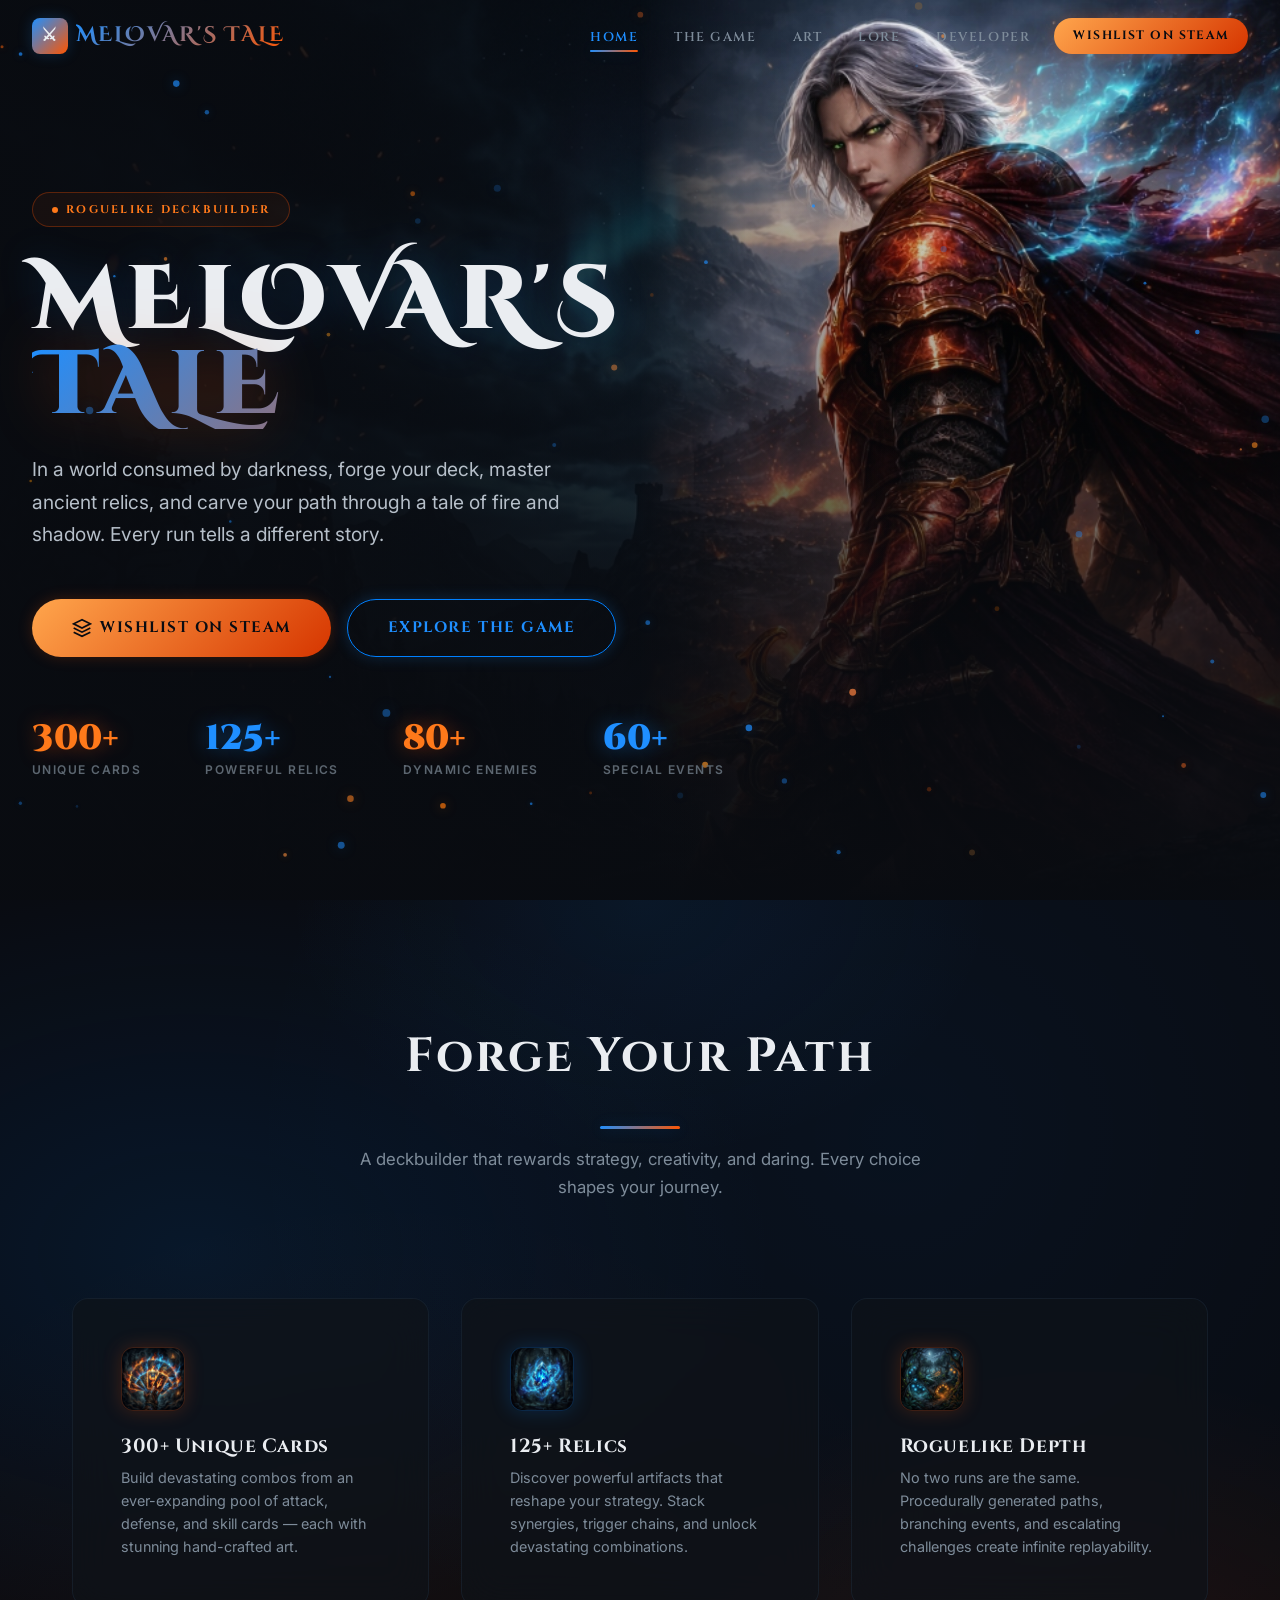
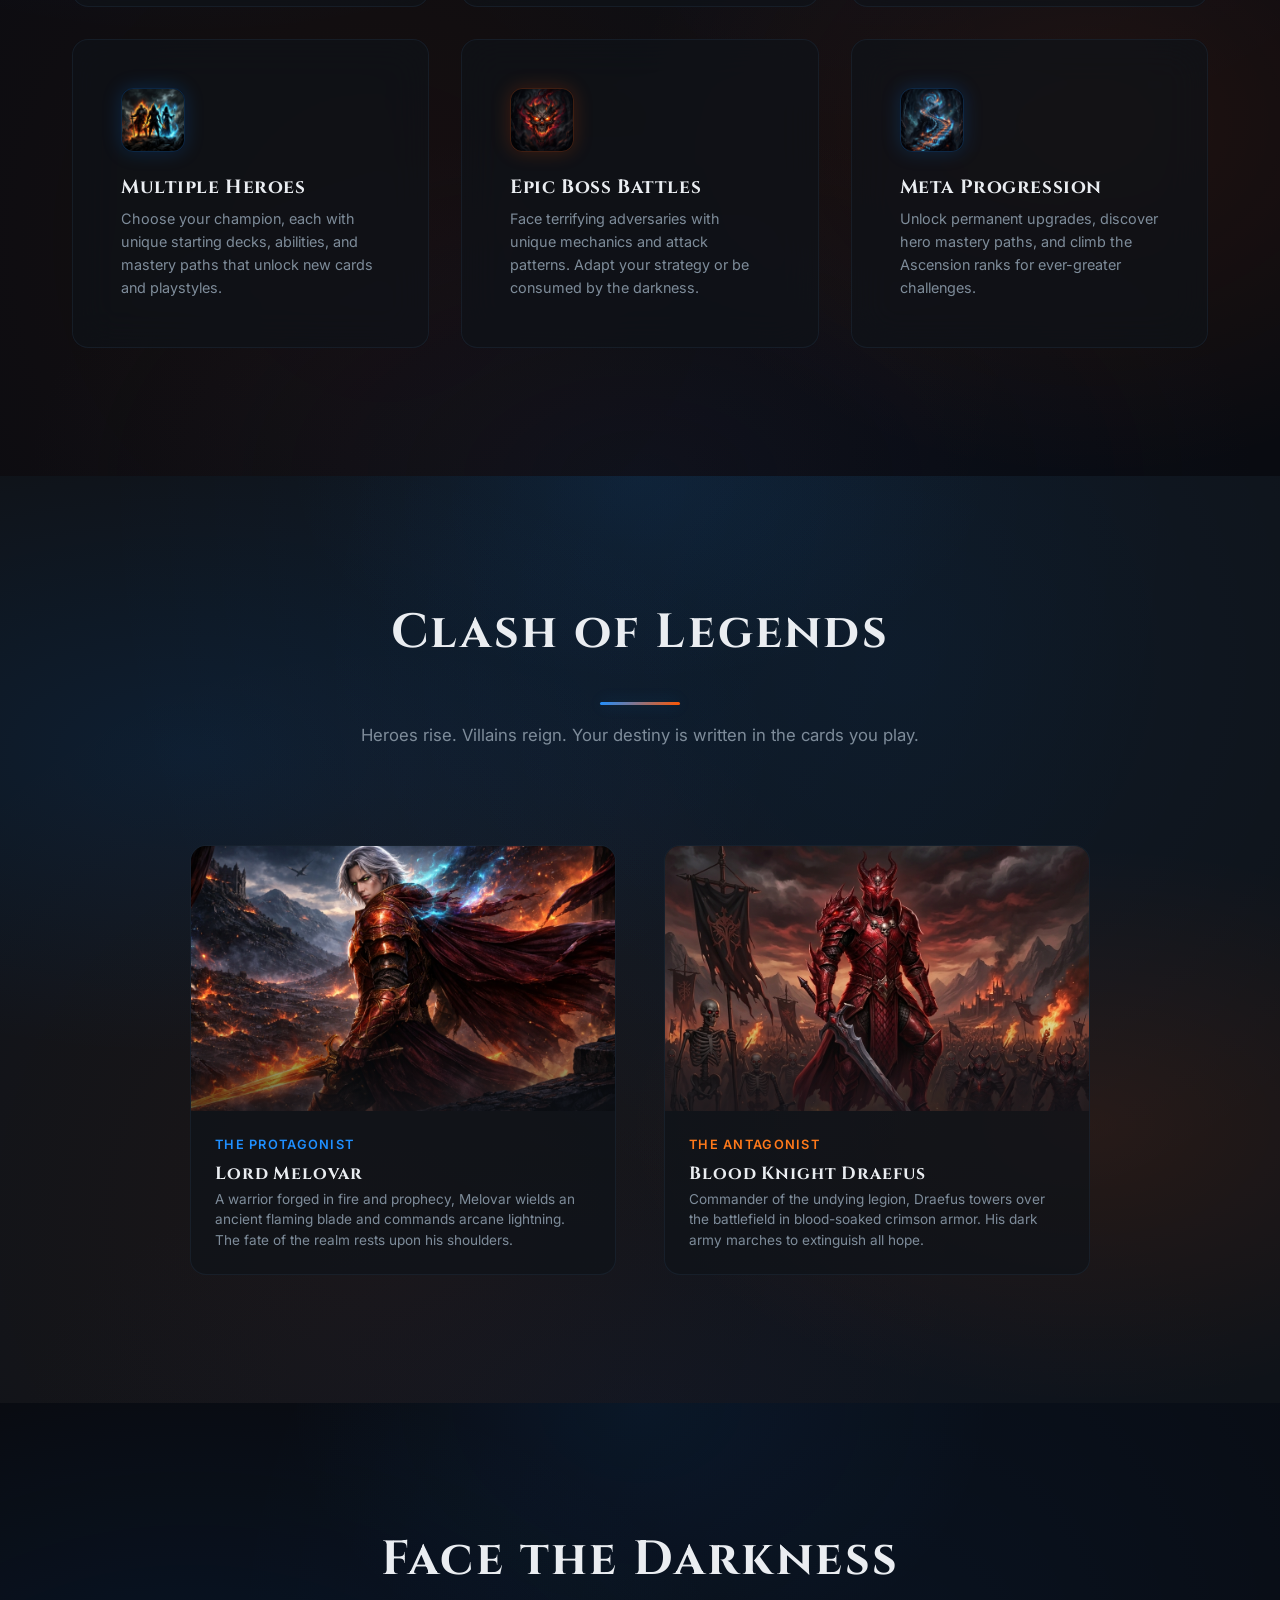
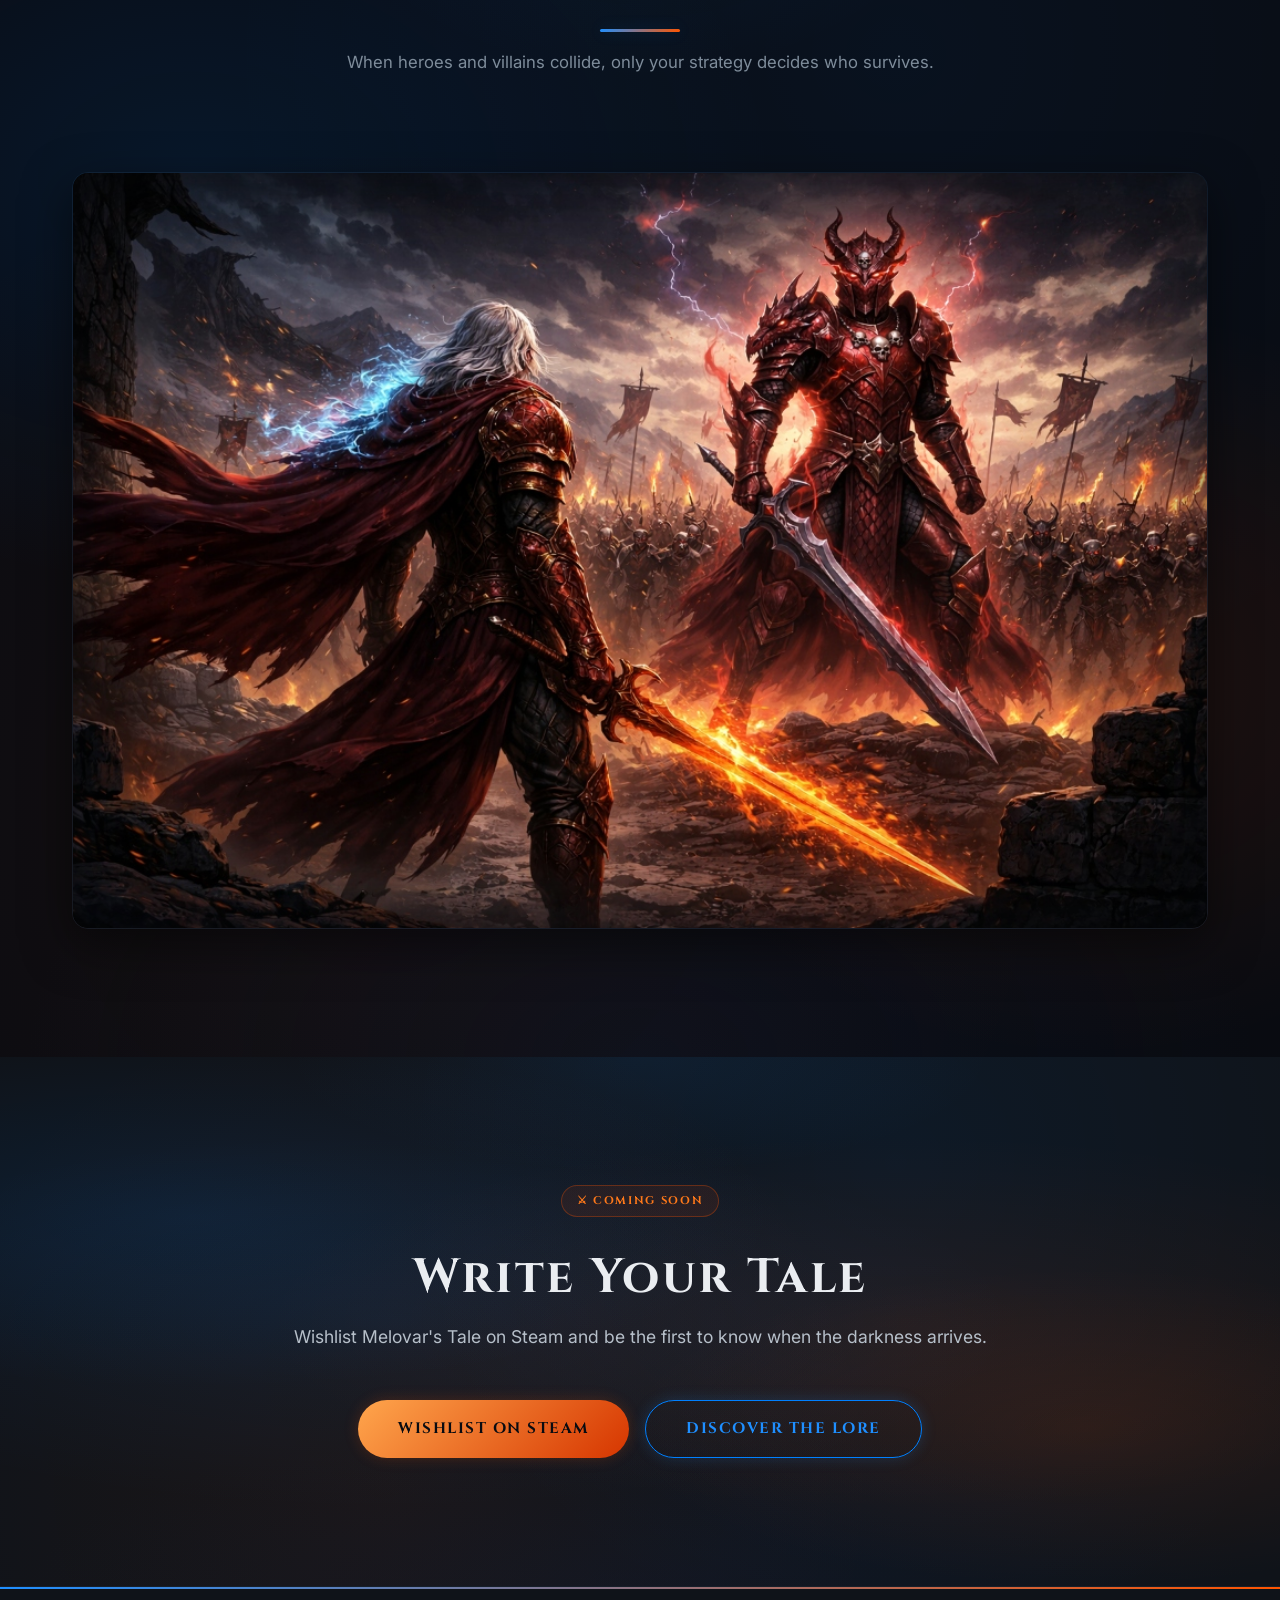
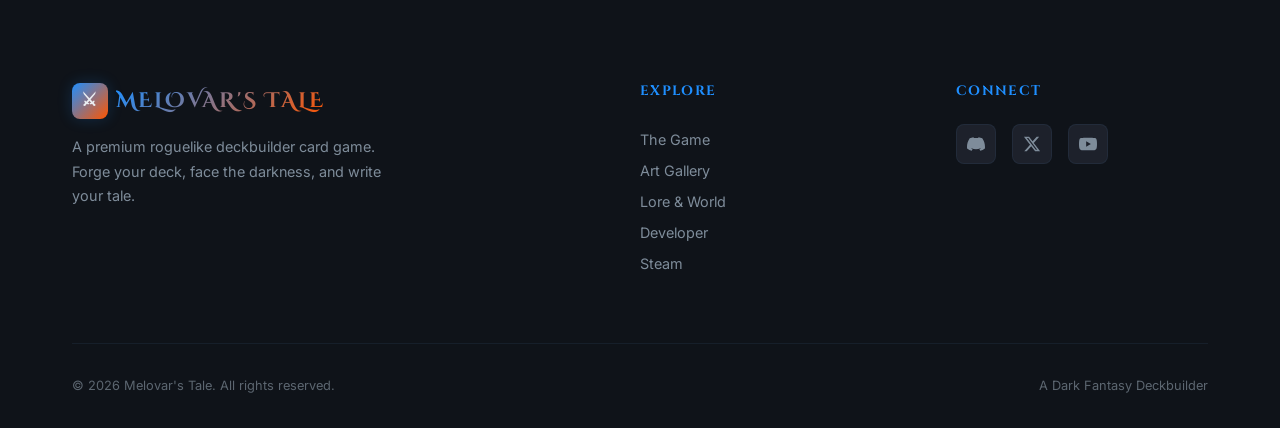
==== index.html @ 31444a6b "feat: video scroll-replay, ambient gradients, thematic icons, Draefus art, hero stats, lore hero ful" ====
<!DOCTYPE html>
<html lang="en">
<head>
  <meta charset="UTF-8">
  <meta name="viewport" content="width=device-width, initial-scale=1.0">
  <title>Melovar's Tale — A Roguelike Deckbuilder Card Game</title>
  <meta name="description" content="Forge your deck. Face the darkness. Write your tale. Melovar's Tale is a premium roguelike deckbuilder card game with 300+ cards, 122 relics, and infinite strategic depth.">
  <meta name="keywords" content="Melovar's Tale, roguelike, deckbuilder, card game, indie game, dark fantasy">
  <meta name="author" content="Melovar's Tale">

  <!-- Open Graph -->
  <meta property="og:title" content="Melovar's Tale — A Roguelike Deckbuilder Card Game">
  <meta property="og:description" content="Forge your deck. Face the darkness. Write your tale.">
  <meta property="og:type" content="website">
  <meta property="og:url" content="https://www.melovarstale.com">

  <!-- Fonts -->
  <link rel="preconnect" href="https://fonts.googleapis.com">
  <link rel="preconnect" href="https://fonts.gstatic.com" crossorigin>
  <link href="https://fonts.googleapis.com/css2?family=Cinzel:wght@400;500;600;700;800;900&family=Cinzel+Decorative:wght@400;700;900&family=Inter:wght@300;400;500;600;700&display=swap" rel="stylesheet">

  <!-- Styles -->
  <link rel="stylesheet" href="css/tokens.css">
  <link rel="stylesheet" href="css/base.css">
  <link rel="stylesheet" href="css/layout.css">
  <link rel="stylesheet" href="css/components.css">
  <link rel="stylesheet" href="css/pages/landing.css">

  <!-- Favicon placeholder -->
  <link rel="icon" href="data:image/svg+xml,<svg xmlns='http://www.w3.org/2000/svg' viewBox='0 0 100 100'><text y='.9em' font-size='90'>⚔️</text></svg>">
</head>
<body>

  <!-- ══════════════════════════════════════════
       HEADER
       ══════════════════════════════════════════ -->
  <header class="site-header" id="site-header">
    <div class="header-inner">
      <a href="index.html" class="logo" id="logo">
        <div class="logo-icon">⚔</div>
        <span>Melovar's Tale</span>
      </a>

      <nav class="main-nav" id="main-nav" aria-label="Main navigation">
        <ul class="nav-links">
          <li><a href="index.html" class="nav-link active" id="nav-home">Home</a></li>
          <li><a href="game.html" class="nav-link" id="nav-game">The Game</a></li>
          <li><a href="art.html" class="nav-link" id="nav-art">Art</a></li>
          <li><a href="lore.html" class="nav-link" id="nav-lore">Lore</a></li>
          <li><a href="developer.html" class="nav-link" id="nav-developer">Developer</a></li>
        </ul>
        <a href="steam.html" class="nav-cta" id="nav-steam">Wishlist on Steam</a>
      </nav>

      <button class="mobile-toggle" id="mobile-toggle" aria-label="Toggle mobile menu">
        <span></span>
        <span></span>
        <span></span>
      </button>
    </div>
  </header>

  <!-- Mobile Nav Overlay -->
  <div class="mobile-nav-overlay" id="mobile-nav-overlay">
    <a href="index.html" class="nav-link active">Home</a>
    <a href="game.html" class="nav-link">The Game</a>
    <a href="art.html" class="nav-link">Art</a>
    <a href="lore.html" class="nav-link">Lore</a>
    <a href="developer.html" class="nav-link">Developer</a>
    <a href="steam.html" class="nav-cta">Wishlist on Steam</a>
  </div>

  <main>
    <!-- ══════════════════════════════════════════
         HERO SECTION
         ══════════════════════════════════════════ -->
    <section class="hero" id="hero-section">
      <div class="hero-background">
        <img src="assets/images/hero-background.png" alt="" class="hero-bg-image" loading="eager">
      </div>
      <img src="assets/images/lord-melovar.jpg" alt="Lord Melovar" class="hero-character" loading="eager">
      <div class="hero-overlay"></div>
      <div class="hero-overlay-left"></div>
      <canvas class="hero-particles" id="hero-particles"></canvas>

      <div class="hero-content">
        <div class="hero-badge">
          <span class="dot"></span>
          Roguelike Deckbuilder
        </div>

        <h1 class="hero-title">
          <span class="title-line-1">Melovar's</span>
          <span class="title-line-2">Tale</span>
        </h1>

        <p class="hero-subtitle">
          In a world consumed by darkness, forge your deck, master ancient relics, 
          and carve your path through a tale of fire and shadow. Every run tells a different story.
        </p>

        <div class="hero-actions">
          <a href="steam.html" class="btn btn-primary btn-lg" id="hero-cta-steam">
            <svg width="20" height="20" viewBox="0 0 24 24" fill="none" stroke="currentColor" stroke-width="2"><path d="M12 2L2 7l10 5 10-5-10-5zM2 17l10 5 10-5M2 12l10 5 10-5"/></svg>
            Wishlist on Steam
          </a>
          <a href="game.html" class="btn btn-secondary btn-lg" id="hero-cta-explore">
            Explore the Game
          </a>
        </div>

        <div class="hero-stats">
          <div class="hero-stat">
            <div class="hero-stat-number fire" data-count="300" data-suffix="+">0</div>
            <div class="hero-stat-label">Unique Cards</div>
          </div>
          <div class="hero-stat">
            <div class="hero-stat-number azure" data-count="125" data-suffix="+">0</div>
            <div class="hero-stat-label">Powerful Relics</div>
          </div>
          <div class="hero-stat">
            <div class="hero-stat-number fire" data-count="80" data-suffix="+">0</div>
            <div class="hero-stat-label">Dynamic Enemies</div>
          </div>
          <div class="hero-stat">
            <div class="hero-stat-number azure" data-count="60" data-suffix="+">0</div>
            <div class="hero-stat-label">Special Events</div>
          </div>
        </div>
      </div>
    </section>

    <!-- ══════════════════════════════════════════
         FEATURES SECTION
         ══════════════════════════════════════════ -->
    <section class="section features-section" id="features-section">
      <div class="ambient-grid"></div>
      <div class="container">
        <div class="section-heading reveal">
          <h2>Forge Your Path</h2>
          <span class="heading-line"></span>
          <p>A deckbuilder that rewards strategy, creativity, and daring. Every choice shapes your journey.</p>
        </div>

        <div class="features-grid">
          <!-- Feature 1 -->
          <div class="feature-card reveal reveal-delay-1" id="feature-cards">
            <div class="feature-card-icon fire">
              <img src="assets/icons/icon-cards.png" alt="" loading="lazy">
            </div>
            <h3>300+ Unique Cards</h3>
            <p>Build devastating combos from an ever-expanding pool of attack, defense, and skill cards — each with stunning hand-crafted art.</p>
          </div>

          <!-- Feature 2 -->
          <div class="feature-card reveal reveal-delay-2" id="feature-relics">
            <div class="feature-card-icon azure">
              <img src="assets/icons/icon-relics.png" alt="" loading="lazy">
            </div>
            <h3>125+ Relics</h3>
            <p>Discover powerful artifacts that reshape your strategy. Stack synergies, trigger chains, and unlock devastating combinations.</p>
          </div>

          <!-- Feature 3 -->
          <div class="feature-card reveal reveal-delay-3" id="feature-roguelike">
            <div class="feature-card-icon fire">
              <img src="assets/icons/icon-roguelike.png" alt="" loading="lazy">
            </div>
            <h3>Roguelike Depth</h3>
            <p>No two runs are the same. Procedurally generated paths, branching events, and escalating challenges create infinite replayability.</p>
          </div>

          <!-- Feature 4 -->
          <div class="feature-card reveal reveal-delay-1" id="feature-heroes">
            <div class="feature-card-icon azure">
              <img src="assets/icons/icon-heroes.png" alt="" loading="lazy">
            </div>
            <h3>Multiple Heroes</h3>
            <p>Choose your champion, each with unique starting decks, abilities, and mastery paths that unlock new cards and playstyles.</p>
          </div>

          <!-- Feature 5 -->
          <div class="feature-card reveal reveal-delay-2" id="feature-bosses">
            <div class="feature-card-icon fire">
              <img src="assets/icons/icon-bosses.png" alt="" loading="lazy">
            </div>
            <h3>Epic Boss Battles</h3>
            <p>Face terrifying adversaries with unique mechanics and attack patterns. Adapt your strategy or be consumed by the darkness.</p>
          </div>

          <!-- Feature 6 -->
          <div class="feature-card reveal reveal-delay-3" id="feature-meta">
            <div class="feature-card-icon azure">
              <img src="assets/icons/icon-progression.png" alt="" loading="lazy">
            </div>
            <h3>Meta Progression</h3>
            <p>Unlock permanent upgrades, discover hero mastery paths, and climb the Ascension ranks for ever-greater challenges.</p>
          </div>
        </div>
      </div>
    </section>

    <!-- ══════════════════════════════════════════
         CHARACTERS SECTION
         ══════════════════════════════════════════ -->
    <section class="section characters-section" id="characters-section">
      <div class="ambient-grid"></div>
      <div class="container">
        <div class="section-heading reveal">
          <h2>Clash of Legends</h2>
          <span class="heading-line"></span>
          <p>Heroes rise. Villains reign. Your destiny is written in the cards you play.</p>
        </div>

        <div class="characters-grid">
          <!-- Lord Melovar -->
          <div class="character-card reveal reveal-delay-1" id="character-melovar">
            <div class="character-card-image-wrapper">
              <img src="assets/images/lord-melovar.jpg" alt="Lord Melovar - The Protagonist" class="character-card-image" loading="lazy">
            </div>
            <div class="character-card-content">
              <div class="character-card-title azure">The Protagonist</div>
              <h3 class="character-card-name">Lord Melovar</h3>
              <p class="character-card-desc">A warrior forged in fire and prophecy, Melovar wields an ancient flaming blade and commands arcane lightning. The fate of the realm rests upon his shoulders.</p>
            </div>
          </div>

          <!-- Blood Knight Draefus -->
          <div class="character-card reveal reveal-delay-2" id="character-draefus">
            <div class="character-card-image-wrapper">
              <img src="assets/images/blood-knight-draefus-still.jpg" alt="Blood Knight Draefus - The Antagonist" class="character-card-image" loading="lazy" style="object-position: center 20%;">
            </div>
            <div class="character-card-content">
              <div class="character-card-title fire">The Antagonist</div>
              <h3 class="character-card-name">Blood Knight Draefus</h3>
              <p class="character-card-desc">Commander of the undying legion, Draefus towers over the battlefield in blood-soaked crimson armor. His dark army marches to extinguish all hope.</p>
            </div>
          </div>
        </div>
      </div>
    </section>

    <!-- ══════════════════════════════════════════
         SHOWCASE / BATTLE SECTION
         ══════════════════════════════════════════ -->
    <section class="section showcase-section" id="showcase-section">
      <div class="ambient-grid"></div>
      <div class="container">
        <div class="section-heading reveal">
          <h2>Face the Darkness</h2>
          <span class="heading-line"></span>
          <p>When heroes and villains collide, only your strategy decides who survives.</p>
        </div>

        <div class="showcase-image-wrapper reveal-scale" id="showcase-image">
          <img src="assets/images/blood-knight-draefus.jpg" alt="Epic battle between Lord Melovar and Blood Knight Draefus" loading="lazy">
        </div>
      </div>
    </section>

    <!-- ══════════════════════════════════════════
         CTA SECTION
         ══════════════════════════════════════════ -->
    <section class="section cta-section" id="cta-section">
      <div class="ambient-grid"></div>
      <div class="container">
        <div class="cta-content reveal">
          <div class="badge badge-fire" style="margin-bottom: var(--space-xl);">
            ⚔ Coming Soon
          </div>
          <h2>Write Your Tale</h2>
          <p>Wishlist Melovar's Tale on Steam and be the first to know when the darkness arrives.</p>
          <div class="cta-actions">
            <a href="steam.html" class="btn btn-primary btn-lg" id="cta-steam">
              Wishlist on Steam
            </a>
            <a href="lore.html" class="btn btn-secondary btn-lg" id="cta-lore">
              Discover the Lore
            </a>
          </div>
        </div>
      </div>
    </section>
  </main>

  <!-- ══════════════════════════════════════════
       FOOTER
       ══════════════════════════════════════════ -->
  <footer class="site-footer" id="site-footer">
    <div class="container">
      <div class="footer-grid">
        <div class="footer-brand">
          <a href="index.html" class="logo">
            <div class="logo-icon">⚔</div>
            <span>Melovar's Tale</span>
          </a>
          <p>A premium roguelike deckbuilder card game. Forge your deck, face the darkness, and write your tale.</p>
        </div>

        <div class="footer-nav">
          <h4 class="footer-heading">Explore</h4>
          <div class="footer-links">
            <a href="game.html">The Game</a>
            <a href="art.html">Art Gallery</a>
            <a href="lore.html">Lore & World</a>
            <a href="developer.html">Developer</a>
            <a href="steam.html">Steam</a>
          </div>
        </div>

        <div class="footer-connect">
          <h4 class="footer-heading">Connect</h4>
          <div class="footer-social">
            <a href="#" aria-label="Discord" title="Discord">
              <svg width="18" height="18" viewBox="0 0 24 24" fill="currentColor"><path d="M20.317 4.3698a19.7913 19.7913 0 00-4.8851-1.5152.0741.0741 0 00-.0785.0371c-.211.3753-.4447.8648-.6083 1.2495-1.8447-.2762-3.68-.2762-5.4868 0-.1636-.3933-.4058-.8742-.6177-1.2495a.077.077 0 00-.0785-.037 19.7363 19.7363 0 00-4.8852 1.515.0699.0699 0 00-.0321.0277C.5334 9.0458-.319 13.5799.0992 18.0578a.0824.0824 0 00.0312.0561c2.0528 1.5076 4.0413 2.4228 5.9929 3.0294a.0777.0777 0 00.0842-.0276c.4616-.6304.8731-1.2952 1.226-1.9942a.076.076 0 00-.0416-.1057c-.6528-.2476-1.2743-.5495-1.8722-.8923a.077.077 0 01-.0076-.1277c.1258-.0943.2517-.1923.3718-.2914a.0743.0743 0 01.0776-.0105c3.9278 1.7933 8.18 1.7933 12.0614 0a.0739.0739 0 01.0785.0095c.1202.099.246.1981.3728.2924a.077.077 0 01-.0066.1276 12.2986 12.2986 0 01-1.873.8914.0766.0766 0 00-.0407.1067c.3604.698.7719 1.3628 1.225 1.9932a.076.076 0 00.0842.0286c1.961-.6067 3.9495-1.5219 6.0023-3.0294a.077.077 0 00.0313-.0552c.5004-5.177-.8382-9.6739-3.5485-13.6604a.061.061 0 00-.0312-.0286z"/></svg>
            </a>
            <a href="#" aria-label="Twitter / X" title="Twitter / X">
              <svg width="18" height="18" viewBox="0 0 24 24" fill="currentColor"><path d="M18.244 2.25h3.308l-7.227 8.26 8.502 11.24H16.17l-5.214-6.817L4.99 21.75H1.68l7.73-8.835L1.254 2.25H8.08l4.713 6.231zm-1.161 17.52h1.833L7.084 4.126H5.117z"/></svg>
            </a>
            <a href="#" aria-label="YouTube" title="YouTube">
              <svg width="18" height="18" viewBox="0 0 24 24" fill="currentColor"><path d="M23.498 6.186a3.016 3.016 0 0 0-2.122-2.136C19.505 3.545 12 3.545 12 3.545s-7.505 0-9.377.505A3.017 3.017 0 0 0 .502 6.186C0 8.07 0 12 0 12s0 3.93.502 5.814a3.016 3.016 0 0 0 2.122 2.136c1.871.505 9.376.505 9.376.505s7.505 0 9.377-.505a3.015 3.015 0 0 0 2.122-2.136C24 15.93 24 12 24 12s0-3.93-.502-5.814zM9.545 15.568V8.432L15.818 12l-6.273 3.568z"/></svg>
            </a>
          </div>
        </div>
      </div>

      <div class="footer-bottom">
        <span>&copy; 2026 Melovar's Tale. All rights reserved.</span>
        <span>A Dark Fantasy Deckbuilder</span>
      </div>
    </div>
  </footer>

  <!-- Scripts -->
  <script src="js/nav.js"></script>
  <script src="js/animations.js"></script>
  <script src="js/particles.js"></script>
</body>
</html>
---- css/tokens.css ----
/* ============================================
   MELOVAR'S TALE — Design Tokens
   Azure Blue & Fire Orange Theme
   ============================================ */

:root {
  /* ── Azure Blue Palette ── */
  --azure-50:  hsl(210, 100%, 95%);
  --azure-100: hsl(210, 100%, 88%);
  --azure-200: hsl(210, 100%, 78%);
  --azure-300: hsl(210, 100%, 68%);
  --azure-400: hsl(210, 100%, 56%);
  --azure-500: hsl(210, 100%, 50%);
  --azure-600: hsl(210, 100%, 42%);
  --azure-700: hsl(210, 100%, 34%);
  --azure-800: hsl(215, 80%, 22%);
  --azure-900: hsl(215, 50%, 10%);

  /* ── Fire Orange Palette ── */
  --fire-50:  hsl(35, 100%, 95%);
  --fire-100: hsl(35, 100%, 88%);
  --fire-200: hsl(32, 100%, 78%);
  --fire-300: hsl(30, 100%, 65%);
  --fire-400: hsl(25, 100%, 55%);
  --fire-500: hsl(20, 100%, 50%);
  --fire-600: hsl(15, 100%, 42%);
  --fire-700: hsl(12, 100%, 35%);
  --fire-800: hsl(10, 80%, 25%);

  /* ── Surface / Background ── */
  --surface-950: hsl(220, 30%, 5%);
  --surface-900: hsl(220, 25%, 8%);
  --surface-850: hsl(220, 22%, 11%);
  --surface-800: hsl(220, 20%, 14%);
  --surface-700: hsl(220, 18%, 20%);
  --surface-600: hsl(220, 15%, 28%);

  /* ── Text ── */
  --text-primary: hsl(210, 20%, 93%);
  --text-secondary: hsl(210, 15%, 75%);
  --text-muted: hsl(210, 12%, 55%);
  --text-dim: hsl(210, 10%, 40%);

  /* ── Gradients ── */
  --gradient-azure: linear-gradient(135deg, var(--azure-400), var(--azure-600));
  --gradient-fire: linear-gradient(135deg, var(--fire-300), var(--fire-600));
  --gradient-azure-fire: linear-gradient(135deg, var(--azure-400), var(--fire-500));
  --gradient-fire-glow: linear-gradient(135deg, var(--fire-400), var(--fire-600));
  --gradient-hero-overlay: linear-gradient(
    180deg,
    transparent 0%,
    hsla(220, 30%, 5%, 0.3) 40%,
    hsla(220, 30%, 5%, 0.85) 75%,
    var(--surface-950) 100%
  );
  --gradient-hero-overlay-left: linear-gradient(
    90deg,
    hsla(220, 30%, 5%, 0.95) 0%,
    hsla(220, 30%, 5%, 0.7) 35%,
    hsla(220, 30%, 5%, 0.3) 55%,
    transparent 75%
  );

  /* ── Shadows & Glows ── */
  --glow-azure: 0 0 30px hsla(210, 100%, 56%, 0.3);
  --glow-azure-sm: 0 0 15px hsla(210, 100%, 56%, 0.2);
  --glow-fire: 0 0 30px hsla(20, 100%, 50%, 0.3);
  --glow-fire-sm: 0 0 15px hsla(20, 100%, 50%, 0.2);
  --glow-text-azure: 0 0 20px hsla(210, 100%, 56%, 0.4);
  --glow-text-fire: 0 0 20px hsla(20, 100%, 50%, 0.4);
  --shadow-card: 0 8px 32px hsla(0, 0%, 0%, 0.4);
  --shadow-elevated: 0 16px 48px hsla(0, 0%, 0%, 0.5);

  /* ── Glassmorphism ── */
  --glass-bg: hsla(220, 25%, 8%, 0.7);
  --glass-bg-light: hsla(220, 25%, 12%, 0.6);
  --glass-border: hsla(210, 40%, 40%, 0.15);
  --glass-border-hover: hsla(210, 40%, 50%, 0.25);
  --glass-blur: blur(20px);

  /* ── Typography ── */
  --font-heading: 'Cinzel', 'Cinzel Decorative', Georgia, serif;
  --font-body: 'Inter', -apple-system, BlinkMacSystemFont, 'Segoe UI', sans-serif;
  --font-accent: 'Cinzel Decorative', 'Cinzel', Georgia, serif;

  /* ── Spacing Scale ── */
  --space-xs: 0.25rem;
  --space-sm: 0.5rem;
  --space-md: 1rem;
  --space-lg: 1.5rem;
  --space-xl: 2rem;
  --space-2xl: 3rem;
  --space-3xl: 4rem;
  --space-4xl: 6rem;
  --space-5xl: 8rem;

  /* ── Border Radius ── */
  --radius-sm: 4px;
  --radius-md: 8px;
  --radius-lg: 12px;
  --radius-xl: 16px;
  --radius-2xl: 24px;
  --radius-full: 9999px;

  /* ── Transitions ── */
  --transition-fast: 150ms ease;
  --transition-base: 250ms ease;
  --transition-slow: 400ms ease;
  --transition-spring: 500ms cubic-bezier(0.34, 1.56, 0.64, 1);

  /* ── Layout ── */
  --container-max: 1200px;
  --container-wide: 1400px;
  --header-height: 72px;
}
---- css/base.css ----
/* ============================================
   MELOVAR'S TALE — Base Styles
   Reset, Typography, Global Styles
   ============================================ */

/* ── Reset ── */
*,
*::before,
*::after {
  margin: 0;
  padding: 0;
  box-sizing: border-box;
}

html {
  font-size: 16px;
  scroll-behavior: smooth;
  -webkit-font-smoothing: antialiased;
  -moz-osx-font-smoothing: grayscale;
}

body {
  font-family: var(--font-body);
  color: var(--text-primary);
  background-color: var(--surface-950);
  line-height: 1.6;
  overflow-x: hidden;
  min-height: 100vh;
}

img {
  max-width: 100%;
  height: auto;
  display: block;
}

a {
  color: inherit;
  text-decoration: none;
}

ul, ol {
  list-style: none;
}

button {
  font-family: inherit;
  cursor: pointer;
  border: none;
  background: none;
  color: inherit;
}

/* ── Typography ── */
h1, h2, h3, h4, h5, h6 {
  font-family: var(--font-heading);
  font-weight: 700;
  line-height: 1.2;
  color: var(--text-primary);
}

h1 {
  font-size: clamp(2.5rem, 6vw, 5rem);
  letter-spacing: 0.08em;
  text-transform: uppercase;
}

h2 {
  font-size: clamp(1.8rem, 4vw, 3rem);
  letter-spacing: 0.05em;
}

h3 {
  font-size: clamp(1.2rem, 2.5vw, 1.75rem);
  letter-spacing: 0.03em;
}

h4 {
  font-size: clamp(1rem, 2vw, 1.25rem);
  letter-spacing: 0.02em;
}

p {
  color: var(--text-secondary);
  font-size: 1rem;
  line-height: 1.7;
  max-width: 65ch;
}

.text-gradient-azure {
  background: var(--gradient-azure);
  -webkit-background-clip: text;
  -webkit-text-fill-color: transparent;
  background-clip: text;
}

.text-gradient-fire {
  background: var(--gradient-fire);
  -webkit-background-clip: text;
  -webkit-text-fill-color: transparent;
  background-clip: text;
}

.text-gradient-azure-fire {
  background: var(--gradient-azure-fire);
  -webkit-background-clip: text;
  -webkit-text-fill-color: transparent;
  background-clip: text;
}

.text-glow-azure {
  text-shadow: var(--glow-text-azure);
}

.text-glow-fire {
  text-shadow: var(--glow-text-fire);
}

/* ── Selection ── */
::selection {
  background: hsla(210, 100%, 50%, 0.3);
  color: var(--azure-50);
}

/* ── Scrollbar ── */
::-webkit-scrollbar {
  width: 8px;
}

::-webkit-scrollbar-track {
  background: var(--surface-950);
}

::-webkit-scrollbar-thumb {
  background: var(--surface-600);
  border-radius: var(--radius-full);
}

::-webkit-scrollbar-thumb:hover {
  background: var(--azure-600);
}

/* ── Utility Classes ── */
.container {
  width: 100%;
  max-width: var(--container-max);
  margin: 0 auto;
  padding: 0 var(--space-xl);
}

.container-wide {
  max-width: var(--container-wide);
}

.section {
  padding: var(--space-5xl) 0;
  position: relative;
}

.sr-only {
  position: absolute;
  width: 1px;
  height: 1px;
  padding: 0;
  margin: -1px;
  overflow: hidden;
  clip: rect(0, 0, 0, 0);
  white-space: nowrap;
  border-width: 0;
}

/* ── Scroll Reveal Animation Base ── */
.reveal {
  opacity: 0;
  transform: translateY(30px);
  transition: opacity 0.8s ease, transform 0.8s ease;
}

.reveal.revealed {
  opacity: 1;
  transform: translateY(0);
}

.reveal-left {
  opacity: 0;
  transform: translateX(-40px);
  transition: opacity 0.8s ease, transform 0.8s ease;
}

.reveal-left.revealed {
  opacity: 1;
  transform: translateX(0);
}

.reveal-right {
  opacity: 0;
  transform: translateX(40px);
  transition: opacity 0.8s ease, transform 0.8s ease;
}

.reveal-right.revealed {
  opacity: 1;
  transform: translateX(0);
}

.reveal-scale {
  opacity: 0;
  transform: scale(0.9);
  transition: opacity 0.8s ease, transform 0.8s ease;
}

.reveal-scale.revealed {
  opacity: 1;
  transform: scale(1);
}

/* Stagger delays */
.reveal-delay-1 { transition-delay: 0.1s; }
.reveal-delay-2 { transition-delay: 0.2s; }
.reveal-delay-3 { transition-delay: 0.3s; }
.reveal-delay-4 { transition-delay: 0.4s; }
.reveal-delay-5 { transition-delay: 0.5s; }
---- css/layout.css ----
/* ============================================
   MELOVAR'S TALE — Layout
   Header, Footer, Navigation, Grids
   ============================================ */

/* ── Header ── */
.site-header {
  position: fixed;
  top: 0;
  left: 0;
  right: 0;
  z-index: 100;
  height: var(--header-height);
  display: flex;
  align-items: center;
  padding: 0 var(--space-xl);
  transition: background var(--transition-base), 
              box-shadow var(--transition-base),
              backdrop-filter var(--transition-base);
}

.site-header.scrolled {
  background: hsla(220, 25%, 6%, 0.85);
  backdrop-filter: blur(20px);
  -webkit-backdrop-filter: blur(20px);
  box-shadow: 0 1px 0 var(--glass-border),
              0 8px 32px hsla(0, 0%, 0%, 0.3);
}

.header-inner {
  width: 100%;
  max-width: var(--container-wide);
  margin: 0 auto;
  display: flex;
  align-items: center;
  justify-content: space-between;
}

/* ── Logo ── */
.logo {
  display: flex;
  align-items: center;
  gap: var(--space-sm);
  font-family: var(--font-accent);
  font-size: 1.3rem;
  font-weight: 700;
  letter-spacing: 0.1em;
  text-transform: uppercase;
  color: var(--text-primary);
  text-decoration: none;
  white-space: nowrap;
}

.logo-icon {
  width: 36px;
  height: 36px;
  border-radius: var(--radius-md);
  background: var(--gradient-azure-fire);
  display: flex;
  align-items: center;
  justify-content: center;
  font-size: 1.1rem;
  box-shadow: var(--glow-azure-sm);
}

.logo span {
  background: var(--gradient-azure-fire);
  -webkit-background-clip: text;
  -webkit-text-fill-color: transparent;
  background-clip: text;
}

/* ── Main Navigation ── */
.main-nav {
  display: flex;
  align-items: center;
}

.nav-links {
  display: flex;
  align-items: center;
  gap: var(--space-xs);
}

.nav-link {
  position: relative;
  font-family: var(--font-heading);
  font-size: 0.8rem;
  font-weight: 600;
  letter-spacing: 0.12em;
  text-transform: uppercase;
  color: var(--text-muted);
  padding: var(--space-sm) var(--space-md);
  border-radius: var(--radius-md);
  transition: color var(--transition-base),
              background var(--transition-base);
  white-space: nowrap;
}

.nav-link:hover {
  color: var(--text-primary);
  background: hsla(210, 100%, 50%, 0.08);
}

.nav-link.active {
  color: var(--azure-400);
}

.nav-link.active::after {
  content: '';
  position: absolute;
  bottom: 2px;
  left: 50%;
  transform: translateX(-50%);
  width: 60%;
  height: 2px;
  background: var(--gradient-azure-fire);
  border-radius: var(--radius-full);
  box-shadow: var(--glow-azure-sm);
}

/* ── CTA Button in Nav ── */
.nav-cta {
  font-family: var(--font-heading);
  font-size: 0.75rem;
  font-weight: 700;
  letter-spacing: 0.12em;
  text-transform: uppercase;
  color: var(--surface-950);
  background: var(--gradient-fire);
  padding: 0.55rem 1.2rem;
  border-radius: var(--radius-full);
  margin-left: var(--space-sm);
  transition: transform var(--transition-base),
              box-shadow var(--transition-base);
  box-shadow: var(--glow-fire-sm);
}

.nav-cta:hover {
  transform: translateY(-1px);
  box-shadow: var(--glow-fire);
}

/* ── Mobile Hamburger ── */
.mobile-toggle {
  display: none;
  flex-direction: column;
  gap: 5px;
  padding: var(--space-sm);
  cursor: pointer;
  z-index: 110;
}

.mobile-toggle span {
  display: block;
  width: 24px;
  height: 2px;
  background: var(--text-primary);
  border-radius: var(--radius-full);
  transition: transform var(--transition-base), opacity var(--transition-base);
}

.mobile-toggle.active span:nth-child(1) {
  transform: rotate(45deg) translate(5px, 5px);
}
.mobile-toggle.active span:nth-child(2) {
  opacity: 0;
}
.mobile-toggle.active span:nth-child(3) {
  transform: rotate(-45deg) translate(5px, -5px);
}

/* ── Mobile Nav Overlay ── */
.mobile-nav-overlay {
  display: none;
  position: fixed;
  inset: 0;
  background: hsla(220, 30%, 5%, 0.95);
  backdrop-filter: blur(30px);
  -webkit-backdrop-filter: blur(30px);
  z-index: 105;
  flex-direction: column;
  align-items: center;
  justify-content: center;
  gap: var(--space-lg);
}

.mobile-nav-overlay.open {
  display: flex;
}

.mobile-nav-overlay .nav-link {
  font-size: 1.2rem;
  padding: var(--space-md) var(--space-xl);
}

.mobile-nav-overlay .nav-cta {
  font-size: 1rem;
  padding: 0.8rem 2rem;
  margin-left: 0;
  margin-top: var(--space-lg);
}

/* ── Footer ── */
.site-footer {
  position: relative;
  background: var(--surface-900);
  padding: var(--space-4xl) 0 var(--space-xl);
  border-top: 1px solid var(--glass-border);
}

.site-footer::before {
  content: '';
  position: absolute;
  top: 0;
  left: 0;
  right: 0;
  height: 2px;
  background: var(--gradient-azure-fire);
}

.footer-grid {
  display: grid;
  grid-template-columns: 2fr 1fr 1fr;
  gap: var(--space-3xl);
  margin-bottom: var(--space-3xl);
}

.footer-brand p {
  margin-top: var(--space-md);
  color: var(--text-muted);
  font-size: 0.9rem;
  max-width: 35ch;
}

.footer-heading {
  font-family: var(--font-heading);
  font-size: 0.85rem;
  font-weight: 700;
  letter-spacing: 0.1em;
  text-transform: uppercase;
  color: var(--azure-400);
  margin-bottom: var(--space-lg);
}

.footer-links a {
  display: block;
  color: var(--text-muted);
  font-size: 0.9rem;
  padding: var(--space-xs) 0;
  transition: color var(--transition-fast);
}

.footer-links a:hover {
  color: var(--fire-400);
}

.footer-social {
  display: flex;
  gap: var(--space-md);
  margin-top: var(--space-md);
}

.footer-social a {
  width: 40px;
  height: 40px;
  border-radius: var(--radius-md);
  background: var(--surface-800);
  border: 1px solid var(--glass-border);
  display: flex;
  align-items: center;
  justify-content: center;
  color: var(--text-muted);
  font-size: 1.1rem;
  transition: all var(--transition-base);
}

.footer-social a:hover {
  background: hsla(210, 100%, 50%, 0.15);
  border-color: var(--azure-500);
  color: var(--azure-400);
  box-shadow: var(--glow-azure-sm);
}

.footer-bottom {
  border-top: 1px solid var(--glass-border);
  padding-top: var(--space-xl);
  display: flex;
  justify-content: space-between;
  align-items: center;
  color: var(--text-dim);
  font-size: 0.8rem;
}

/* ── Main Content Push ── */
main {
  padding-top: 0; /* Hero is full viewport, handles its own offset */
}

/* ── Responsive ── */
@media (max-width: 768px) {
  .nav-links {
    display: none;
  }

  .nav-cta {
    display: none;
  }

  .mobile-toggle {
    display: flex;
  }

  .footer-grid {
    grid-template-columns: 1fr;
    gap: var(--space-2xl);
  }

  .footer-bottom {
    flex-direction: column;
    gap: var(--space-sm);
    text-align: center;
  }

  .site-header {
    padding: 0 var(--space-md);
  }

  .container {
    padding: 0 var(--space-md);
  }
}

@media (max-width: 480px) {
  .logo {
    font-size: 1rem;
  }
}
---- css/components.css ----
/* ============================================
   MELOVAR'S TALE — Reusable Components
   Buttons, Cards, Section Headings, etc.
   ============================================ */

/* ── Buttons ── */
.btn {
  display: inline-flex;
  align-items: center;
  justify-content: center;
  gap: var(--space-sm);
  font-family: var(--font-heading);
  font-weight: 700;
  letter-spacing: 0.1em;
  text-transform: uppercase;
  text-decoration: none;
  border-radius: var(--radius-full);
  padding: 0.85rem 2rem;
  font-size: 0.85rem;
  transition: all var(--transition-base);
  cursor: pointer;
  border: none;
  position: relative;
  overflow: hidden;
}

.btn::before {
  content: '';
  position: absolute;
  inset: 0;
  border-radius: inherit;
  opacity: 0;
  transition: opacity var(--transition-base);
}

.btn:hover::before {
  opacity: 1;
}

/* Primary - Fire gradient */
.btn-primary {
  color: var(--surface-950);
  background: var(--gradient-fire);
  box-shadow: var(--glow-fire-sm);
}

.btn-primary:hover {
  transform: translateY(-2px);
  box-shadow: var(--glow-fire), 0 8px 24px hsla(20, 100%, 50%, 0.3);
}

.btn-primary::before {
  background: linear-gradient(135deg, var(--fire-300), var(--fire-500));
}

/* Secondary - Azure outline */
.btn-secondary {
  color: var(--azure-400);
  background: transparent;
  border: 1.5px solid var(--azure-500);
  box-shadow: var(--glow-azure-sm);
}

.btn-secondary:hover {
  background: hsla(210, 100%, 50%, 0.1);
  transform: translateY(-2px);
  box-shadow: var(--glow-azure);
  color: var(--azure-300);
  border-color: var(--azure-400);
}

/* Large variant */
.btn-lg {
  padding: 1rem 2.5rem;
  font-size: 0.95rem;
}

/* Small variant */
.btn-sm {
  padding: 0.55rem 1.4rem;
  font-size: 0.75rem;
}

/* Icon button */
.btn-icon {
  width: 48px;
  height: 48px;
  padding: 0;
  border-radius: var(--radius-lg);
  font-size: 1.2rem;
}

/* ── Section Heading ── */
.section-heading {
  text-align: center;
  margin-bottom: var(--space-4xl);
}

.section-heading h2 {
  margin-bottom: var(--space-md);
  position: relative;
  display: inline-block;
}

.section-heading .heading-line {
  display: block;
  width: 80px;
  height: 3px;
  background: var(--gradient-azure-fire);
  border-radius: var(--radius-full);
  margin: var(--space-lg) auto 0;
  box-shadow: var(--glow-azure-sm);
}

.section-heading p {
  margin: var(--space-md) auto 0;
  color: var(--text-muted);
  font-size: 1.05rem;
  max-width: 55ch;
}

/* ── Feature Card ── */
.feature-card {
  background: var(--glass-bg);
  backdrop-filter: var(--glass-blur);
  -webkit-backdrop-filter: var(--glass-blur);
  border: 1px solid var(--glass-border);
  border-radius: var(--radius-xl);
  padding: var(--space-2xl);
  transition: all var(--transition-base);
  position: relative;
  overflow: hidden;
}

.feature-card::before {
  content: '';
  position: absolute;
  top: 0;
  left: 0;
  right: 0;
  height: 2px;
  background: var(--gradient-azure-fire);
  opacity: 0;
  transition: opacity var(--transition-base);
}

.feature-card:hover {
  border-color: var(--glass-border-hover);
  transform: translateY(-4px);
  box-shadow: var(--shadow-card);
}

.feature-card:hover::before {
  opacity: 1;
}

.feature-card-icon {
  width: 64px;
  height: 64px;
  border-radius: var(--radius-lg);
  display: flex;
  align-items: center;
  justify-content: center;
  margin-bottom: var(--space-lg);
  position: relative;
  overflow: hidden;
}

.feature-card-icon img {
  width: 100%;
  height: 100%;
  object-fit: cover;
  border-radius: var(--radius-lg);
}

.feature-card-icon.azure {
  box-shadow: 0 0 20px hsla(210, 100%, 50%, 0.2), inset 0 0 20px hsla(210, 100%, 50%, 0.1);
  border: 1px solid hsla(210, 100%, 50%, 0.2);
}

.feature-card-icon.fire {
  box-shadow: 0 0 20px hsla(20, 100%, 50%, 0.2), inset 0 0 20px hsla(20, 100%, 50%, 0.1);
  border: 1px solid hsla(20, 100%, 50%, 0.2);
}

.feature-card h3 {
  font-size: 1.2rem;
  margin-bottom: var(--space-sm);
}

.feature-card p {
  font-size: 0.9rem;
  color: var(--text-muted);
  line-height: 1.6;
}

/* ── Character Card ── */
.character-card {
  background: var(--glass-bg);
  border: 1px solid var(--glass-border);
  border-radius: var(--radius-xl);
  overflow: hidden;
  transition: all var(--transition-slow);
  position: relative;
  cursor: pointer;
}

.character-card:hover {
  transform: translateY(-6px) scale(1.02);
  border-color: var(--glass-border-hover);
  box-shadow: var(--shadow-elevated), var(--glow-azure-sm);
}

.character-card-image {
  width: 100%;
  aspect-ratio: 16 / 10;
  object-fit: cover;
  transition: transform var(--transition-slow);
}

.character-card:hover .character-card-image {
  transform: scale(1.05);
}

.character-card-content {
  padding: var(--space-lg);
}

.character-card-name {
  font-family: var(--font-heading);
  font-size: 1.1rem;
  font-weight: 700;
  letter-spacing: 0.05em;
  margin-bottom: var(--space-xs);
}

.character-card-title {
  font-size: 0.8rem;
  font-weight: 600;
  text-transform: uppercase;
  letter-spacing: 0.1em;
  margin-bottom: var(--space-sm);
}

.character-card-title.azure { color: var(--azure-400); }
.character-card-title.fire { color: var(--fire-400); }

.character-card-desc {
  font-size: 0.85rem;
  color: var(--text-muted);
  line-height: 1.5;
}

/* ── Divider ── */
.divider {
  width: 100%;
  height: 1px;
  background: var(--glass-border);
  margin: var(--space-3xl) 0;
  position: relative;
}

.divider-gradient {
  height: 2px;
  background: var(--gradient-azure-fire);
  opacity: 0.5;
}

/* ── Badge ── */
.badge {
  display: inline-flex;
  align-items: center;
  gap: var(--space-xs);
  font-family: var(--font-heading);
  font-size: 0.7rem;
  font-weight: 700;
  letter-spacing: 0.15em;
  text-transform: uppercase;
  padding: 0.35rem 0.9rem;
  border-radius: var(--radius-full);
  border: 1px solid;
}

.badge-azure {
  color: var(--azure-400);
  border-color: hsla(210, 100%, 50%, 0.3);
  background: hsla(210, 100%, 50%, 0.08);
}

.badge-fire {
  color: var(--fire-400);
  border-color: hsla(20, 100%, 50%, 0.3);
  background: hsla(20, 100%, 50%, 0.08);
}

/* ── Stat Counter ── */
.stat-counter {
  text-align: center;
}

.stat-number {
  font-family: var(--font-heading);
  font-size: clamp(2rem, 5vw, 3.5rem);
  font-weight: 900;
  line-height: 1;
  margin-bottom: var(--space-xs);
}

.stat-label {
  font-size: 0.85rem;
  color: var(--text-muted);
  font-weight: 500;
  text-transform: uppercase;
  letter-spacing: 0.1em;
}

/* ── Ambient Background Overlay ── */
.ambient-grid {
  position: absolute;
  inset: 0;
  background: 
    radial-gradient(ellipse 70% 50% at 15% 30%, hsla(210, 100%, 45%, 0.12) 0%, transparent 65%),
    radial-gradient(ellipse 60% 50% at 85% 70%, hsla(20, 100%, 50%, 0.10) 0%, transparent 60%),
    radial-gradient(ellipse 50% 40% at 50% 0%, hsla(210, 80%, 50%, 0.08) 0%, transparent 55%),
    radial-gradient(ellipse 80% 50% at 50% 100%, hsla(220, 60%, 15%, 0.25) 0%, transparent 60%),
    radial-gradient(circle at 30% 80%, hsla(20, 100%, 45%, 0.06) 0%, transparent 50%),
    radial-gradient(circle at 70% 20%, hsla(210, 100%, 50%, 0.06) 0%, transparent 50%);
  pointer-events: none;
  z-index: 0;
}
---- css/pages/landing.css ----
/* ============================================
   MELOVAR'S TALE — Landing Page Styles
   ============================================ */

/* ── Hero Section ── */
.hero {
  position: relative;
  min-height: 100vh;
  display: flex;
  align-items: center;
  overflow: hidden;
  background: var(--surface-950);
}

.hero-background {
  position: absolute;
  inset: 0;
  z-index: 1;
}

.hero-bg-image {
  position: absolute;
  inset: 0;
  width: 100%;
  height: 100%;
  object-fit: cover;
  opacity: 0.5;
}

.hero-character {
  position: absolute;
  right: -5%;
  bottom: 0;
  width: 55%;
  max-width: 750px;
  height: 100%;
  object-fit: cover;
  object-position: top center;
  z-index: 2;
  mask-image: linear-gradient(
    to left,
    transparent 0%,
    black 15%,
    black 85%,
    transparent 100%
  );
  -webkit-mask-image: linear-gradient(
    to left,
    transparent 0%,
    black 15%,
    black 85%,
    transparent 100%
  );
}

.hero-overlay {
  position: absolute;
  inset: 0;
  background: var(--gradient-hero-overlay);
  z-index: 3;
}

.hero-overlay-left {
  position: absolute;
  inset: 0;
  background: var(--gradient-hero-overlay-left);
  z-index: 4;
}

/* Ember particle canvas */
.hero-particles {
  position: absolute;
  inset: 0;
  z-index: 5;
  pointer-events: none;
}

.hero-content {
  position: relative;
  z-index: 10;
  padding: 0 var(--space-xl);
  max-width: var(--container-wide);
  margin: 0 auto;
  width: 100%;
  padding-top: var(--header-height);
}

.hero-badge {
  display: inline-flex;
  align-items: center;
  gap: var(--space-sm);
  font-family: var(--font-heading);
  font-size: 0.7rem;
  font-weight: 700;
  letter-spacing: 0.2em;
  text-transform: uppercase;
  color: var(--fire-400);
  border: 1px solid hsla(20, 100%, 50%, 0.3);
  background: hsla(20, 100%, 50%, 0.06);
  padding: 0.45rem 1.2rem;
  border-radius: var(--radius-full);
  margin-bottom: var(--space-xl);
  animation: fadeInUp 0.8s ease forwards;
}

.hero-badge .dot {
  width: 6px;
  height: 6px;
  border-radius: 50%;
  background: var(--fire-400);
  animation: pulse-dot 2s ease-in-out infinite;
}

.hero-title {
  font-family: var(--font-accent);
  font-size: clamp(3rem, 7vw, 6rem);
  font-weight: 900;
  line-height: 0.95;
  letter-spacing: 0.06em;
  text-transform: uppercase;
  margin-bottom: var(--space-lg);
  max-width: 600px;
  animation: fadeInUp 0.8s ease 0.15s forwards;
  opacity: 0;
}

.hero-title .title-line-1 {
  display: block;
  color: var(--text-primary);
  text-shadow: 0 0 40px hsla(210, 100%, 56%, 0.15);
}

.hero-title .title-line-2 {
  display: block;
  background: var(--gradient-azure-fire);
  -webkit-background-clip: text;
  -webkit-text-fill-color: transparent;
  background-clip: text;
  filter: drop-shadow(0 0 30px hsla(20, 100%, 50%, 0.3));
}

.hero-subtitle {
  font-size: clamp(1rem, 2vw, 1.2rem);
  color: var(--text-secondary);
  max-width: 45ch;
  line-height: 1.7;
  margin-bottom: var(--space-2xl);
  animation: fadeInUp 0.8s ease 0.3s forwards;
  opacity: 0;
}

.hero-actions {
  display: flex;
  gap: var(--space-md);
  flex-wrap: wrap;
  margin-bottom: var(--space-3xl);
  animation: fadeInUp 0.8s ease 0.45s forwards;
  opacity: 0;
}

.hero-stats {
  display: flex;
  gap: var(--space-3xl);
  animation: fadeInUp 0.8s ease 0.6s forwards;
  opacity: 0;
}

.hero-stat {
  text-align: left;
}

.hero-stat-number {
  font-family: var(--font-heading);
  font-size: 2.2rem;
  font-weight: 900;
  line-height: 1;
  margin-bottom: var(--space-xs);
}

.hero-stat-number.azure {
  color: var(--azure-400);
  text-shadow: var(--glow-text-azure);
}

.hero-stat-number.fire {
  color: var(--fire-400);
  text-shadow: var(--glow-text-fire);
}

.hero-stat-label {
  font-size: 0.75rem;
  color: var(--text-dim);
  text-transform: uppercase;
  letter-spacing: 0.12em;
  font-weight: 600;
}

/* ── About / Features Section ── */
.features-section {
  position: relative;
  background: var(--surface-950);
  overflow: hidden;
}

.features-grid {
  display: grid;
  grid-template-columns: repeat(3, 1fr);
  gap: var(--space-xl);
}

/* ── Characters Section ── */
.characters-section {
  position: relative;
  background: var(--surface-900);
  overflow: hidden;
}

.characters-section::before {
  content: '';
  position: absolute;
  top: 0;
  left: 0;
  right: 0;
  height: 100%;
  background: radial-gradient(ellipse at center top, hsla(210, 100%, 50%, 0.05) 0%, transparent 60%);
  pointer-events: none;
}

.characters-grid {
  display: grid;
  grid-template-columns: repeat(2, 1fr);
  gap: var(--space-2xl);
  max-width: 900px;
  margin: 0 auto;
}

.character-card-image-wrapper {
  overflow: hidden;
  position: relative;
}

.character-card-image-wrapper::after {
  content: '';
  position: absolute;
  bottom: 0;
  left: 0;
  right: 0;
  height: 40%;
  background: linear-gradient(transparent, var(--glass-bg));
  pointer-events: none;
}

/* ── Screenshots / Showcase Section ── */
.showcase-section {
  position: relative;
  background: var(--surface-950);
  overflow: hidden;
}

.showcase-image-wrapper {
  border-radius: var(--radius-xl);
  overflow: hidden;
  border: 1px solid var(--glass-border);
  box-shadow: var(--shadow-elevated);
  position: relative;
}

.showcase-image-wrapper img {
  width: 100%;
  display: block;
}

.showcase-image-wrapper::after {
  content: '';
  position: absolute;
  inset: 0;
  border-radius: inherit;
  box-shadow: inset 0 0 80px hsla(220, 30%, 5%, 0.6);
  pointer-events: none;
}

/* ── CTA Banner Section ── */
.cta-section {
  position: relative;
  background: var(--surface-900);
  overflow: hidden;
  text-align: center;
}

.cta-section::before {
  content: '';
  position: absolute;
  inset: 0;
  background: 
    radial-gradient(ellipse at 30% 50%, hsla(210, 100%, 50%, 0.08) 0%, transparent 50%),
    radial-gradient(ellipse at 70% 50%, hsla(20, 100%, 50%, 0.08) 0%, transparent 50%);
  pointer-events: none;
}

.cta-content {
  position: relative;
  z-index: 1;
}

.cta-content h2 {
  margin-bottom: var(--space-md);
}

.cta-content p {
  margin: 0 auto var(--space-2xl);
  font-size: 1.1rem;
}

.cta-actions {
  display: flex;
  justify-content: center;
  gap: var(--space-md);
  flex-wrap: wrap;
}

/* ── Animations ── */
@keyframes fadeInUp {
  from {
    opacity: 0;
    transform: translateY(25px);
  }
  to {
    opacity: 1;
    transform: translateY(0);
  }
}

@keyframes pulse-dot {
  0%, 100% { opacity: 1; transform: scale(1); }
  50% { opacity: 0.5; transform: scale(0.8); }
}

@keyframes float {
  0%, 100% { transform: translateY(0); }
  50% { transform: translateY(-10px); }
}

/* ── Responsive ── */
@media (max-width: 1024px) {
  .hero-character {
    width: 50%;
    right: -8%;
  }

  .features-grid {
    grid-template-columns: repeat(2, 1fr);
  }
}

@media (max-width: 768px) {
  .hero {
    min-height: 100svh;
  }

  .hero-character {
    width: 100%;
    right: 0;
    opacity: 0.25;
    mask-image: none;
    -webkit-mask-image: none;
  }

  .hero-overlay-left {
    background: linear-gradient(
      180deg,
      hsla(220, 30%, 5%, 0.6) 0%,
      hsla(220, 30%, 5%, 0.8) 50%,
      var(--surface-950) 100%
    );
  }

  .hero-title {
    font-size: clamp(2.5rem, 10vw, 4rem);
  }

  .hero-stats {
    gap: var(--space-2xl);
  }

  .features-grid {
    grid-template-columns: 1fr;
  }

  .characters-grid {
    grid-template-columns: 1fr;
  }
}

@media (max-width: 480px) {
  .hero-actions {
    flex-direction: column;
  }

  .hero-actions .btn {
    width: 100%;
    justify-content: center;
  }

  .hero-stats {
    flex-direction: column;
    gap: var(--space-lg);
  }
}
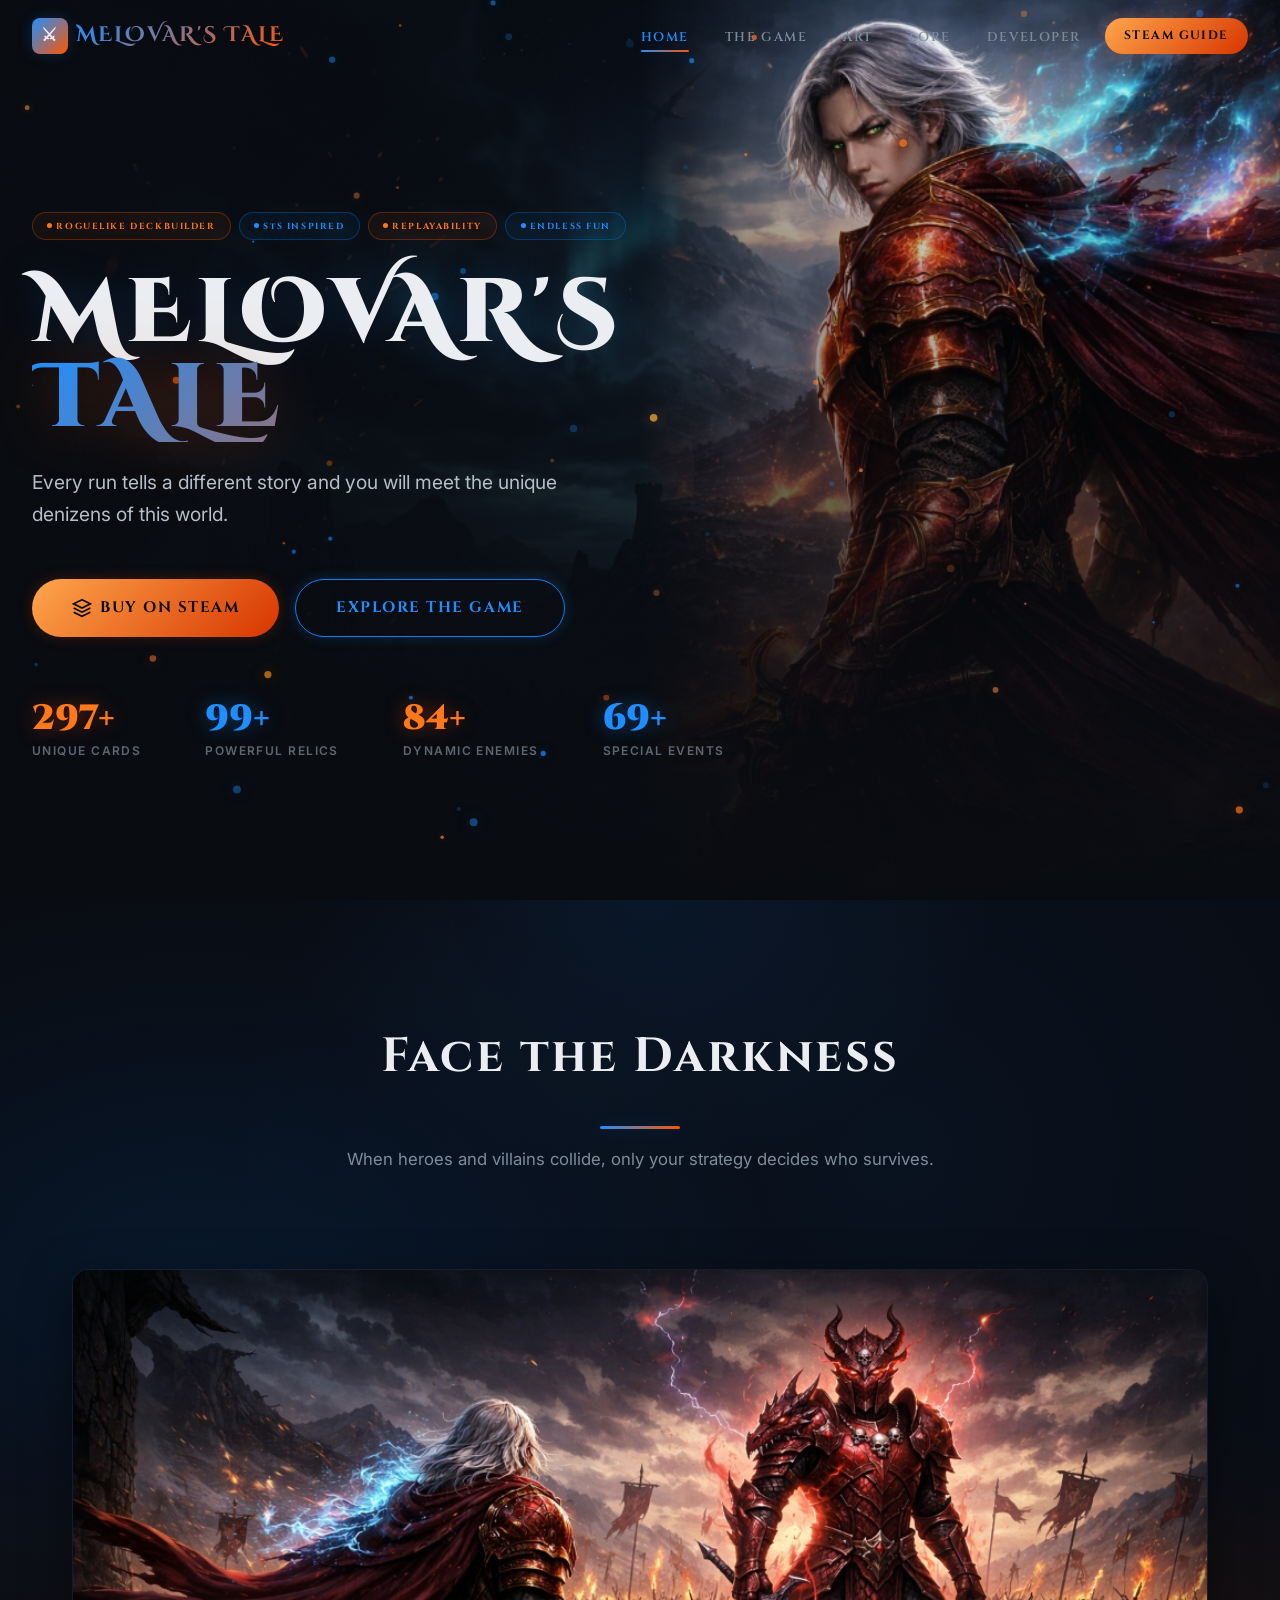
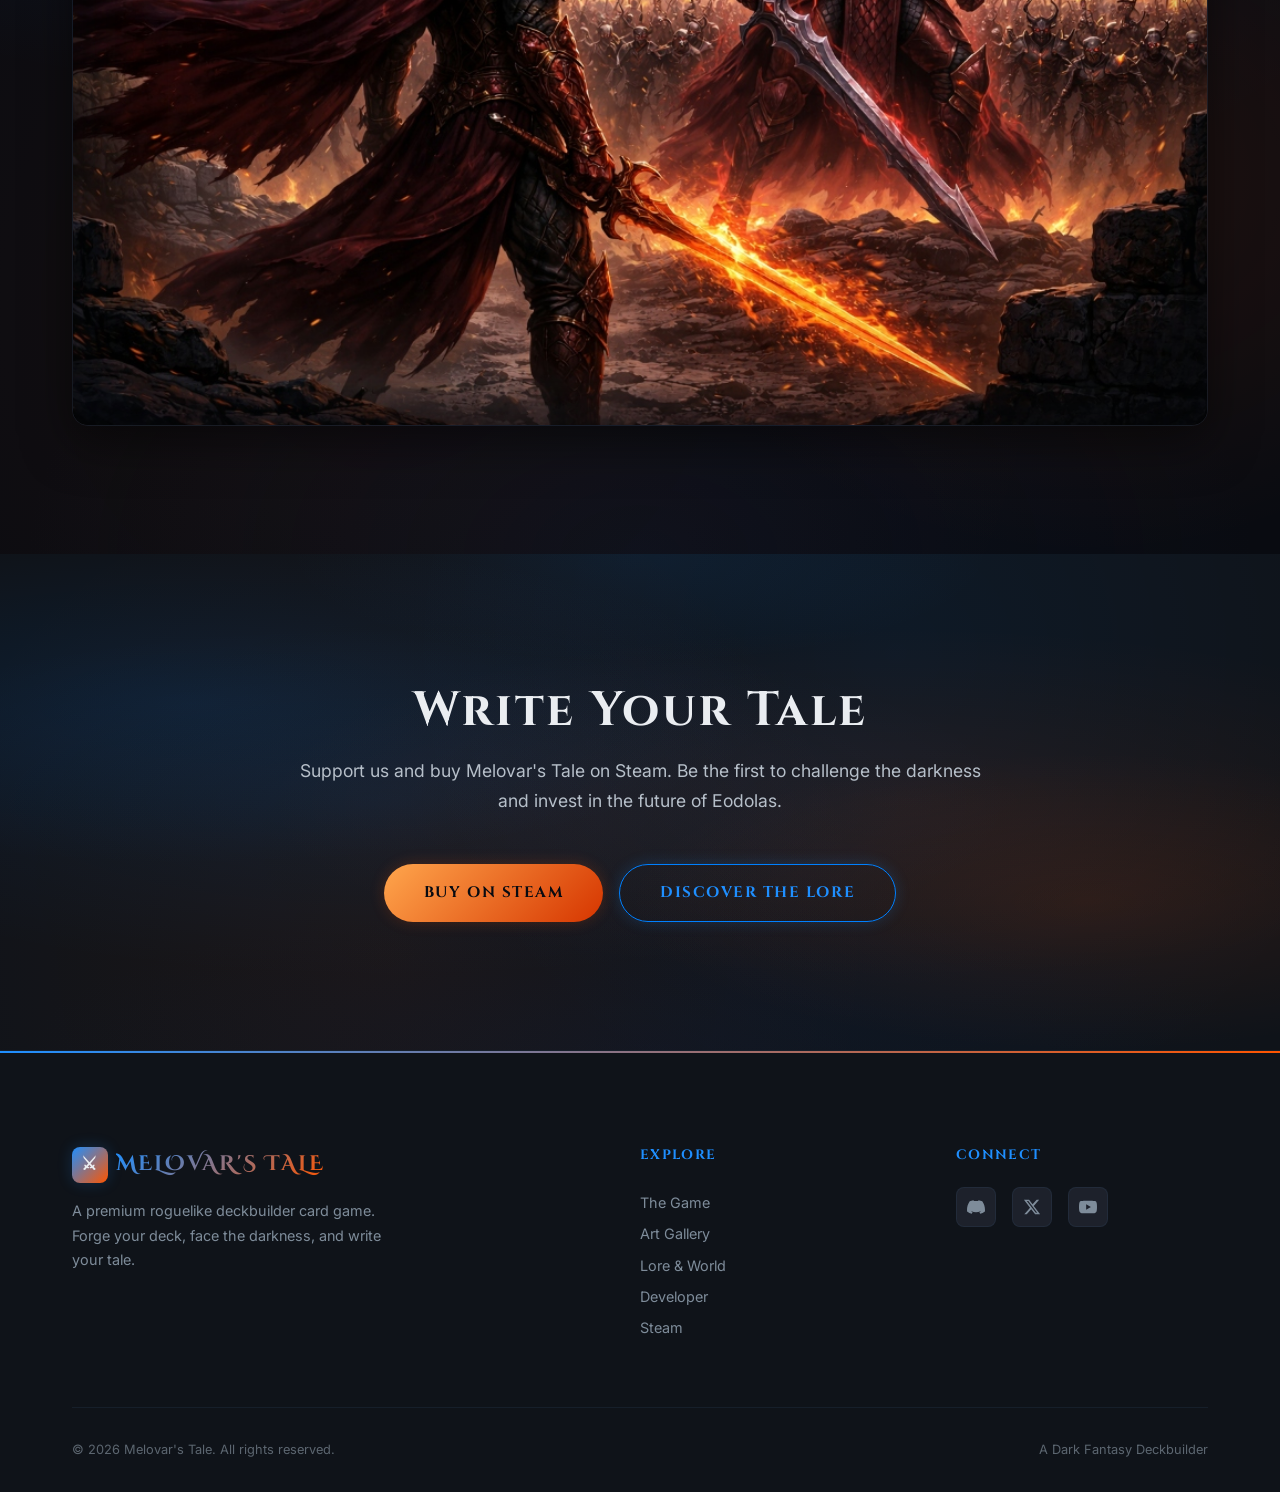
==== commit 3f625770: "Site-wide content & asset update: Developer page overhaul, Game page text refinements, Art gallery e" ====
--- a/index.html
+++ b/index.html
@@ -49,7 +49,7 @@
           <li><a href="lore.html" class="nav-link" id="nav-lore">Lore</a></li>
           <li><a href="developer.html" class="nav-link" id="nav-developer">Developer</a></li>
         </ul>
-        <a href="steam.html" class="nav-cta" id="nav-steam">Wishlist on Steam</a>
+        <a href="steam.html" class="nav-cta" id="nav-steam">Steam Guide</a>
       </nav>
 
       <button class="mobile-toggle" id="mobile-toggle" aria-label="Toggle mobile menu">
@@ -67,7 +67,7 @@
     <a href="art.html" class="nav-link">Art</a>
     <a href="lore.html" class="nav-link">Lore</a>
     <a href="developer.html" class="nav-link">Developer</a>
-    <a href="steam.html" class="nav-cta">Wishlist on Steam</a>
+    <a href="steam.html" class="nav-cta">Steam Guide</a>
   </div>
 
   <main>
@@ -84,9 +84,23 @@
       <canvas class="hero-particles" id="hero-particles"></canvas>
 
       <div class="hero-content">
-        <div class="hero-badge">
-          <span class="dot"></span>
-          Roguelike Deckbuilder
+        <div class="hero-badges">
+          <div class="hero-badge">
+            <span class="dot"></span>
+            ROGUELIKE DECKBUILDER
+          </div>
+          <div class="hero-badge azure">
+            <span class="dot azure"></span>
+            StS INSPIRED
+          </div>
+          <div class="hero-badge">
+            <span class="dot"></span>
+            REPLAYABILITY
+          </div>
+          <div class="hero-badge azure">
+            <span class="dot azure"></span>
+            ENDLESS FUN
+          </div>
         </div>
 
         <h1 class="hero-title">
@@ -95,14 +109,13 @@
         </h1>
 
         <p class="hero-subtitle">
-          In a world consumed by darkness, forge your deck, master ancient relics, 
-          and carve your path through a tale of fire and shadow. Every run tells a different story.
+          Every run tells a different story and you will meet the unique denizens of this world.
         </p>
 
         <div class="hero-actions">
           <a href="steam.html" class="btn btn-primary btn-lg" id="hero-cta-steam">
             <svg width="20" height="20" viewBox="0 0 24 24" fill="none" stroke="currentColor" stroke-width="2"><path d="M12 2L2 7l10 5 10-5-10-5zM2 17l10 5 10-5M2 12l10 5 10-5"/></svg>
-            Wishlist on Steam
+            Buy on Steam
           </a>
           <a href="game.html" class="btn btn-secondary btn-lg" id="hero-cta-explore">
             Explore the Game
@@ -115,126 +128,16 @@
             <div class="hero-stat-label">Unique Cards</div>
           </div>
           <div class="hero-stat">
-            <div class="hero-stat-number azure" data-count="125" data-suffix="+">0</div>
+            <div class="hero-stat-number azure" data-count="100" data-suffix="+">0</div>
             <div class="hero-stat-label">Powerful Relics</div>
           </div>
           <div class="hero-stat">
-            <div class="hero-stat-number fire" data-count="80" data-suffix="+">0</div>
+            <div class="hero-stat-number fire" data-count="85" data-suffix="+">0</div>
             <div class="hero-stat-label">Dynamic Enemies</div>
           </div>
           <div class="hero-stat">
-            <div class="hero-stat-number azure" data-count="60" data-suffix="+">0</div>
+            <div class="hero-stat-number azure" data-count="70" data-suffix="+">0</div>
             <div class="hero-stat-label">Special Events</div>
-          </div>
-        </div>
-      </div>
-    </section>
-
-    <!-- ══════════════════════════════════════════
-         FEATURES SECTION
-         ══════════════════════════════════════════ -->
-    <section class="section features-section" id="features-section">
-      <div class="ambient-grid"></div>
-      <div class="container">
-        <div class="section-heading reveal">
-          <h2>Forge Your Path</h2>
-          <span class="heading-line"></span>
-          <p>A deckbuilder that rewards strategy, creativity, and daring. Every choice shapes your journey.</p>
-        </div>
-
-        <div class="features-grid">
-          <!-- Feature 1 -->
-          <div class="feature-card reveal reveal-delay-1" id="feature-cards">
-            <div class="feature-card-icon fire">
-              <img src="assets/icons/icon-cards.png" alt="" loading="lazy">
-            </div>
-            <h3>300+ Unique Cards</h3>
-            <p>Build devastating combos from an ever-expanding pool of attack, defense, and skill cards — each with stunning hand-crafted art.</p>
-          </div>
-
-          <!-- Feature 2 -->
-          <div class="feature-card reveal reveal-delay-2" id="feature-relics">
-            <div class="feature-card-icon azure">
-              <img src="assets/icons/icon-relics.png" alt="" loading="lazy">
-            </div>
-            <h3>125+ Relics</h3>
-            <p>Discover powerful artifacts that reshape your strategy. Stack synergies, trigger chains, and unlock devastating combinations.</p>
-          </div>
-
-          <!-- Feature 3 -->
-          <div class="feature-card reveal reveal-delay-3" id="feature-roguelike">
-            <div class="feature-card-icon fire">
-              <img src="assets/icons/icon-roguelike.png" alt="" loading="lazy">
-            </div>
-            <h3>Roguelike Depth</h3>
-            <p>No two runs are the same. Procedurally generated paths, branching events, and escalating challenges create infinite replayability.</p>
-          </div>
-
-          <!-- Feature 4 -->
-          <div class="feature-card reveal reveal-delay-1" id="feature-heroes">
-            <div class="feature-card-icon azure">
-              <img src="assets/icons/icon-heroes.png" alt="" loading="lazy">
-            </div>
-            <h3>Multiple Heroes</h3>
-            <p>Choose your champion, each with unique starting decks, abilities, and mastery paths that unlock new cards and playstyles.</p>
-          </div>
-
-          <!-- Feature 5 -->
-          <div class="feature-card reveal reveal-delay-2" id="feature-bosses">
-            <div class="feature-card-icon fire">
-              <img src="assets/icons/icon-bosses.png" alt="" loading="lazy">
-            </div>
-            <h3>Epic Boss Battles</h3>
-            <p>Face terrifying adversaries with unique mechanics and attack patterns. Adapt your strategy or be consumed by the darkness.</p>
-          </div>
-
-          <!-- Feature 6 -->
-          <div class="feature-card reveal reveal-delay-3" id="feature-meta">
-            <div class="feature-card-icon azure">
-              <img src="assets/icons/icon-progression.png" alt="" loading="lazy">
-            </div>
-            <h3>Meta Progression</h3>
-            <p>Unlock permanent upgrades, discover hero mastery paths, and climb the Ascension ranks for ever-greater challenges.</p>
-          </div>
-        </div>
-      </div>
-    </section>
-
-    <!-- ══════════════════════════════════════════
-         CHARACTERS SECTION
-         ══════════════════════════════════════════ -->
-    <section class="section characters-section" id="characters-section">
-      <div class="ambient-grid"></div>
-      <div class="container">
-        <div class="section-heading reveal">
-          <h2>Clash of Legends</h2>
-          <span class="heading-line"></span>
-          <p>Heroes rise. Villains reign. Your destiny is written in the cards you play.</p>
-        </div>
-
-        <div class="characters-grid">
-          <!-- Lord Melovar -->
-          <div class="character-card reveal reveal-delay-1" id="character-melovar">
-            <div class="character-card-image-wrapper">
-              <img src="assets/images/lord-melovar.jpg" alt="Lord Melovar - The Protagonist" class="character-card-image" loading="lazy">
-            </div>
-            <div class="character-card-content">
-              <div class="character-card-title azure">The Protagonist</div>
-              <h3 class="character-card-name">Lord Melovar</h3>
-              <p class="character-card-desc">A warrior forged in fire and prophecy, Melovar wields an ancient flaming blade and commands arcane lightning. The fate of the realm rests upon his shoulders.</p>
-            </div>
-          </div>
-
-          <!-- Blood Knight Draefus -->
-          <div class="character-card reveal reveal-delay-2" id="character-draefus">
-            <div class="character-card-image-wrapper">
-              <img src="assets/images/blood-knight-draefus-still.jpg" alt="Blood Knight Draefus - The Antagonist" class="character-card-image" loading="lazy" style="object-position: center 20%;">
-            </div>
-            <div class="character-card-content">
-              <div class="character-card-title fire">The Antagonist</div>
-              <h3 class="character-card-name">Blood Knight Draefus</h3>
-              <p class="character-card-desc">Commander of the undying legion, Draefus towers over the battlefield in blood-soaked crimson armor. His dark army marches to extinguish all hope.</p>
-            </div>
           </div>
         </div>
       </div>
@@ -265,14 +168,11 @@
       <div class="ambient-grid"></div>
       <div class="container">
         <div class="cta-content reveal">
-          <div class="badge badge-fire" style="margin-bottom: var(--space-xl);">
-            ⚔ Coming Soon
-          </div>
           <h2>Write Your Tale</h2>
-          <p>Wishlist Melovar's Tale on Steam and be the first to know when the darkness arrives.</p>
+          <p>Support us and buy Melovar's Tale on Steam. Be the first to challenge the darkness and invest in the future of Eodolas.</p>
           <div class="cta-actions">
             <a href="steam.html" class="btn btn-primary btn-lg" id="cta-steam">
-              Wishlist on Steam
+              Buy on Steam
             </a>
             <a href="lore.html" class="btn btn-secondary btn-lg" id="cta-lore">
               Discover the Lore
--- a/css/pages/landing.css
+++ b/css/pages/landing.css
@@ -85,30 +85,45 @@
   padding-top: var(--header-height);
 }
 
+.hero-badges {
+  display: flex;
+  flex-wrap: wrap;
+  gap: var(--space-sm);
+  margin-bottom: var(--space-xl);
+  animation: fadeInUp 0.8s ease forwards;
+}
+
 .hero-badge {
   display: inline-flex;
   align-items: center;
-  gap: var(--space-sm);
+  gap: var(--space-xs);
   font-family: var(--font-heading);
-  font-size: 0.7rem;
+  font-size: 0.55rem;
   font-weight: 700;
-  letter-spacing: 0.2em;
-  text-transform: uppercase;
+  letter-spacing: 0.18em;
   color: var(--fire-400);
   border: 1px solid hsla(20, 100%, 50%, 0.3);
   background: hsla(20, 100%, 50%, 0.06);
-  padding: 0.45rem 1.2rem;
+  padding: 0.35rem 0.9rem;
   border-radius: var(--radius-full);
-  margin-bottom: var(--space-xl);
-  animation: fadeInUp 0.8s ease forwards;
+}
+
+.hero-badge.azure {
+  color: var(--azure-400);
+  border-color: hsla(210, 100%, 50%, 0.3);
+  background: hsla(210, 100%, 50%, 0.06);
 }
 
 .hero-badge .dot {
-  width: 6px;
-  height: 6px;
+  width: 5px;
+  height: 5px;
   border-radius: 50%;
   background: var(--fire-400);
   animation: pulse-dot 2s ease-in-out infinite;
+}
+
+.hero-badge .dot.azure {
+  background: var(--azure-400);
 }
 
 .hero-title {
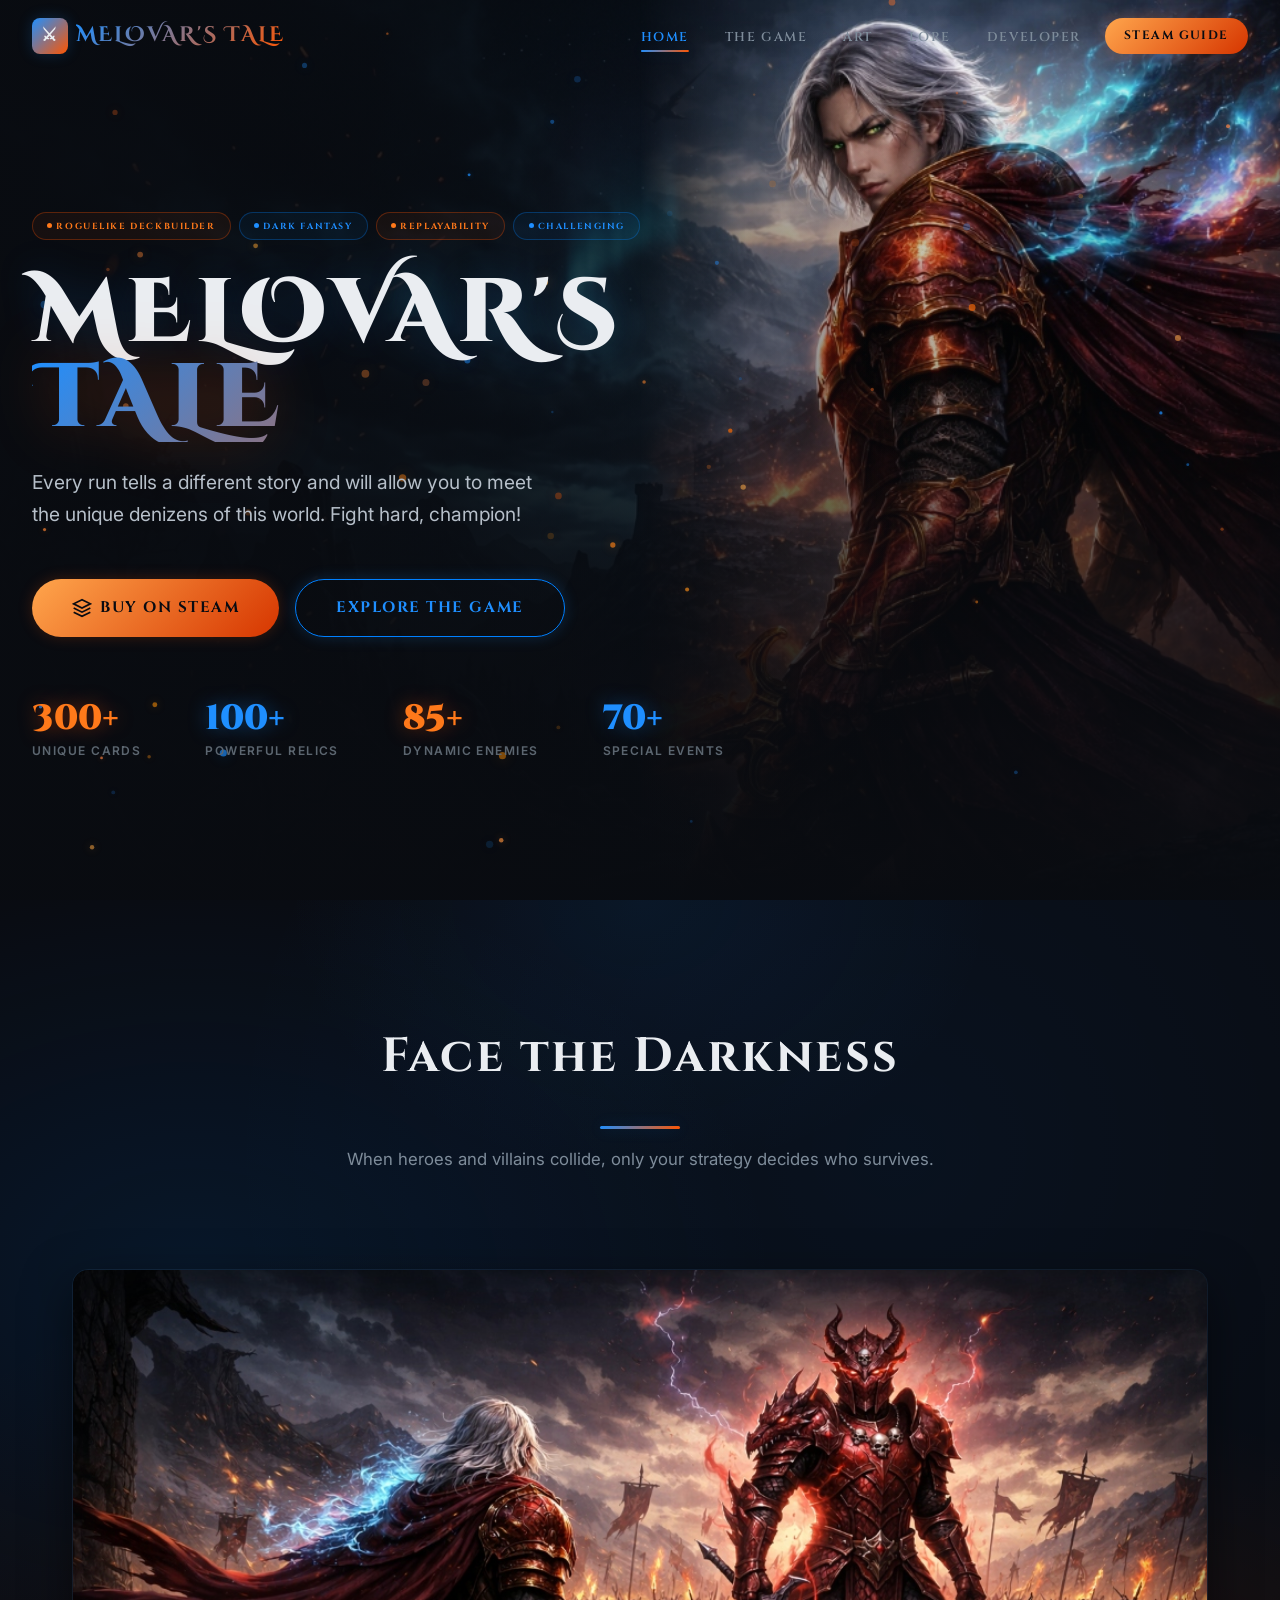
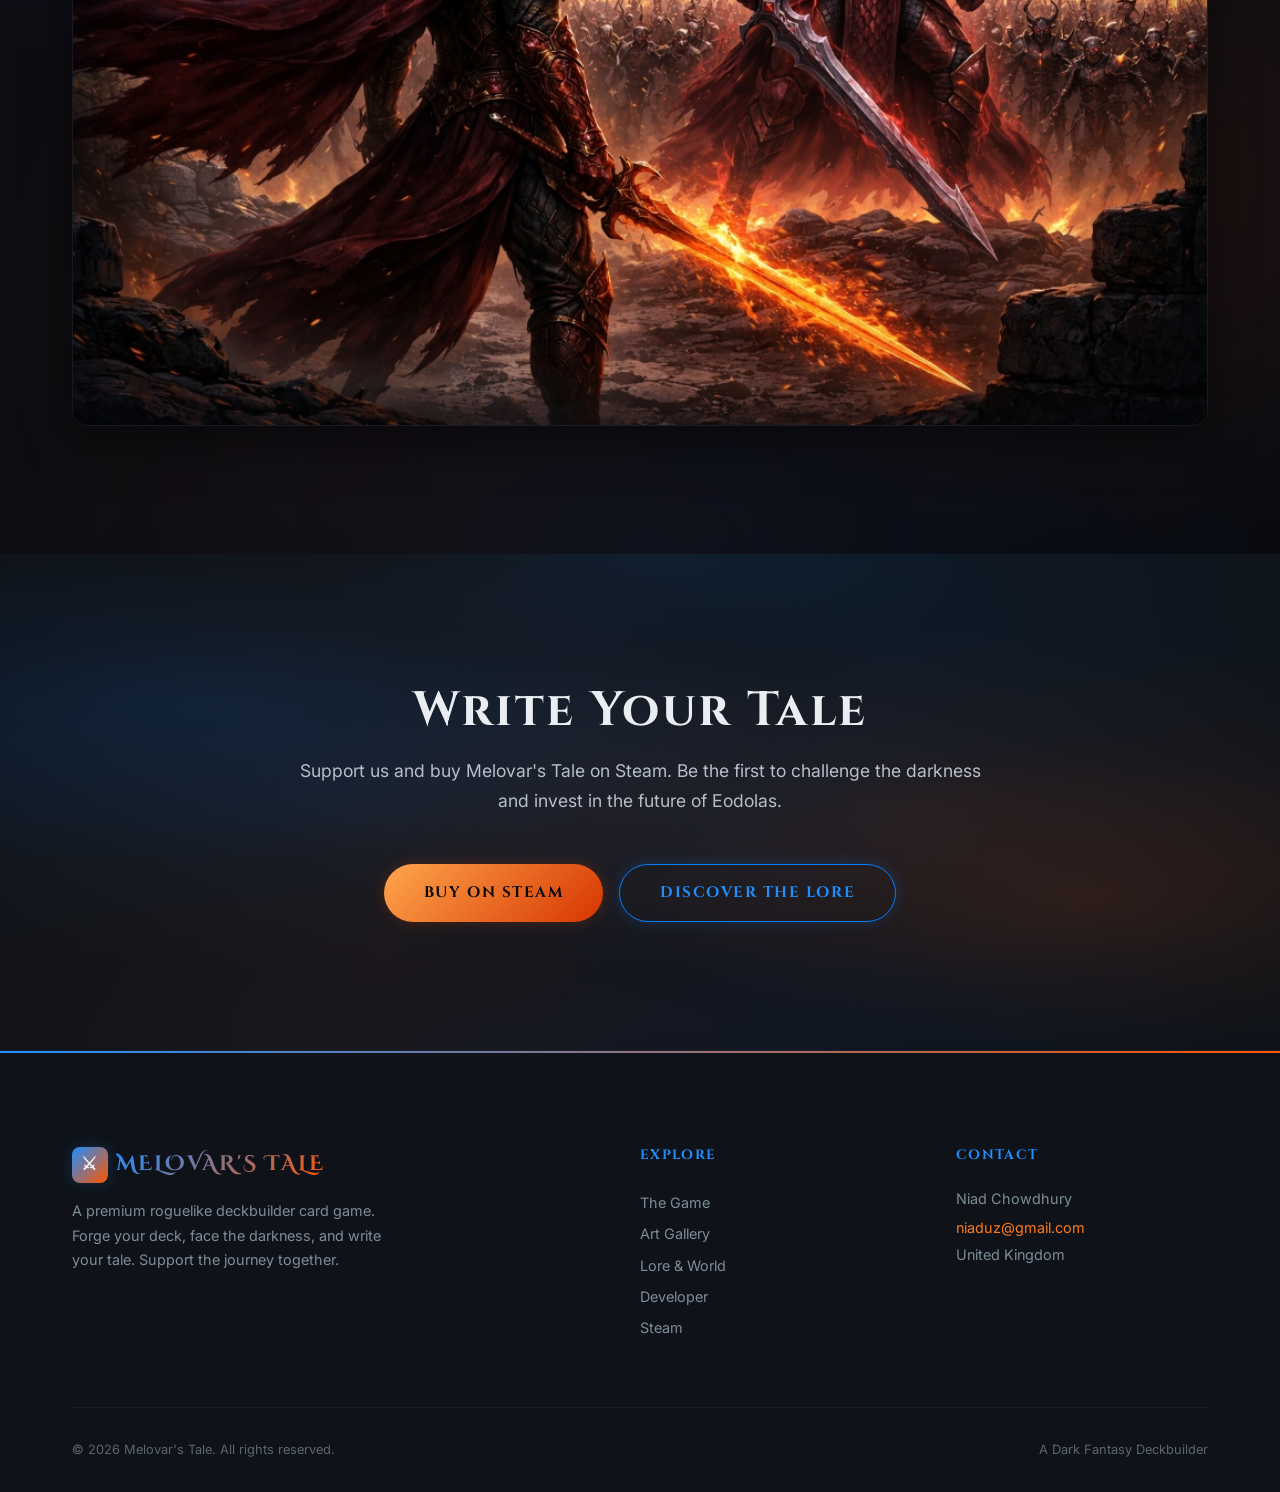
==== commit 8219f3a2: "Fix character encoding, add missing favicon, update hero text, and refine Steam UI." ====
--- a/index.html
+++ b/index.html
@@ -3,13 +3,13 @@
 <head>
   <meta charset="UTF-8">
   <meta name="viewport" content="width=device-width, initial-scale=1.0">
-  <title>Melovar's Tale — A Roguelike Deckbuilder Card Game</title>
+  <title>Melovar's Tale - A Roguelike Deckbuilder Card Game</title>
   <meta name="description" content="Forge your deck. Face the darkness. Write your tale. Melovar's Tale is a premium roguelike deckbuilder card game with 300+ cards, 122 relics, and infinite strategic depth.">
   <meta name="keywords" content="Melovar's Tale, roguelike, deckbuilder, card game, indie game, dark fantasy">
   <meta name="author" content="Melovar's Tale">
 
   <!-- Open Graph -->
-  <meta property="og:title" content="Melovar's Tale — A Roguelike Deckbuilder Card Game">
+  <meta property="og:title" content="Melovar's Tale - A Roguelike Deckbuilder Card Game">
   <meta property="og:description" content="Forge your deck. Face the darkness. Write your tale.">
   <meta property="og:type" content="website">
   <meta property="og:url" content="https://www.melovarstale.com">
@@ -31,9 +31,9 @@
 </head>
 <body>
 
-  <!-- ══════════════════════════════════════════
+  <!-- â•â•â•â•â•â•â•â•â•â•â•â•â•â•â•â•â•â•â•â•â•â•â•â•â•â•â•â•â•â•â•â•â•â•â•â•â•â•â•â•â•â•
        HEADER
-       ══════════════════════════════════════════ -->
+       â•â•â•â•â•â•â•â•â•â•â•â•â•â•â•â•â•â•â•â•â•â•â•â•â•â•â•â•â•â•â•â•â•â•â•â•â•â•â•â•â•â• -->
   <header class="site-header" id="site-header">
     <div class="header-inner">
       <a href="index.html" class="logo" id="logo">
@@ -71,9 +71,9 @@
   </div>
 
   <main>
-    <!-- ══════════════════════════════════════════
+    <!-- â•â•â•â•â•â•â•â•â•â•â•â•â•â•â•â•â•â•â•â•â•â•â•â•â•â•â•â•â•â•â•â•â•â•â•â•â•â•â•â•â•â•
          HERO SECTION
-         ══════════════════════════════════════════ -->
+         â•â•â•â•â•â•â•â•â•â•â•â•â•â•â•â•â•â•â•â•â•â•â•â•â•â•â•â•â•â•â•â•â•â•â•â•â•â•â•â•â•â• -->
     <section class="hero" id="hero-section">
       <div class="hero-background">
         <img src="assets/images/hero-background.png" alt="" class="hero-bg-image" loading="eager">
@@ -91,7 +91,7 @@
           </div>
           <div class="hero-badge azure">
             <span class="dot azure"></span>
-            StS INSPIRED
+            DARK FANTASY
           </div>
           <div class="hero-badge">
             <span class="dot"></span>
@@ -99,7 +99,7 @@
           </div>
           <div class="hero-badge azure">
             <span class="dot azure"></span>
-            ENDLESS FUN
+            CHALLENGING
           </div>
         </div>
 
@@ -109,7 +109,7 @@
         </h1>
 
         <p class="hero-subtitle">
-          Every run tells a different story and you will meet the unique denizens of this world.
+          Every run tells a different story and will allow you to meet<br>the unique denizens of this world. Fight hard, champion!
         </p>
 
         <div class="hero-actions">
@@ -143,9 +143,9 @@
       </div>
     </section>
 
-    <!-- ══════════════════════════════════════════
+    <!-- â•â•â•â•â•â•â•â•â•â•â•â•â•â•â•â•â•â•â•â•â•â•â•â•â•â•â•â•â•â•â•â•â•â•â•â•â•â•â•â•â•â•
          SHOWCASE / BATTLE SECTION
-         ══════════════════════════════════════════ -->
+         â•â•â•â•â•â•â•â•â•â•â•â•â•â•â•â•â•â•â•â•â•â•â•â•â•â•â•â•â•â•â•â•â•â•â•â•â•â•â•â•â•â• -->
     <section class="section showcase-section" id="showcase-section">
       <div class="ambient-grid"></div>
       <div class="container">
@@ -161,9 +161,9 @@
       </div>
     </section>
 
-    <!-- ══════════════════════════════════════════
+    <!-- â•â•â•â•â•â•â•â•â•â•â•â•â•â•â•â•â•â•â•â•â•â•â•â•â•â•â•â•â•â•â•â•â•â•â•â•â•â•â•â•â•â•
          CTA SECTION
-         ══════════════════════════════════════════ -->
+         â•â•â•â•â•â•â•â•â•â•â•â•â•â•â•â•â•â•â•â•â•â•â•â•â•â•â•â•â•â•â•â•â•â•â•â•â•â•â•â•â•â• -->
     <section class="section cta-section" id="cta-section">
       <div class="ambient-grid"></div>
       <div class="container">
@@ -183,9 +183,9 @@
     </section>
   </main>
 
-  <!-- ══════════════════════════════════════════
+  <!-- â•â•â•â•â•â•â•â•â•â•â•â•â•â•â•â•â•â•â•â•â•â•â•â•â•â•â•â•â•â•â•â•â•â•â•â•â•â•â•â•â•â•
        FOOTER
-       ══════════════════════════════════════════ -->
+       â•â•â•â•â•â•â•â•â•â•â•â•â•â•â•â•â•â•â•â•â•â•â•â•â•â•â•â•â•â•â•â•â•â•â•â•â•â•â•â•â•â• -->
   <footer class="site-footer" id="site-footer">
     <div class="container">
       <div class="footer-grid">
@@ -194,7 +194,7 @@
             <div class="logo-icon">⚔</div>
             <span>Melovar's Tale</span>
           </a>
-          <p>A premium roguelike deckbuilder card game. Forge your deck, face the darkness, and write your tale.</p>
+          <p>A premium roguelike deckbuilder card game. Forge your deck, face the darkness, and write your tale. Support the journey together.</p>
         </div>
 
         <div class="footer-nav">
@@ -209,17 +209,11 @@
         </div>
 
         <div class="footer-connect">
-          <h4 class="footer-heading">Connect</h4>
-          <div class="footer-social">
-            <a href="#" aria-label="Discord" title="Discord">
-              <svg width="18" height="18" viewBox="0 0 24 24" fill="currentColor"><path d="M20.317 4.3698a19.7913 19.7913 0 00-4.8851-1.5152.0741.0741 0 00-.0785.0371c-.211.3753-.4447.8648-.6083 1.2495-1.8447-.2762-3.68-.2762-5.4868 0-.1636-.3933-.4058-.8742-.6177-1.2495a.077.077 0 00-.0785-.037 19.7363 19.7363 0 00-4.8852 1.515.0699.0699 0 00-.0321.0277C.5334 9.0458-.319 13.5799.0992 18.0578a.0824.0824 0 00.0312.0561c2.0528 1.5076 4.0413 2.4228 5.9929 3.0294a.0777.0777 0 00.0842-.0276c.4616-.6304.8731-1.2952 1.226-1.9942a.076.076 0 00-.0416-.1057c-.6528-.2476-1.2743-.5495-1.8722-.8923a.077.077 0 01-.0076-.1277c.1258-.0943.2517-.1923.3718-.2914a.0743.0743 0 01.0776-.0105c3.9278 1.7933 8.18 1.7933 12.0614 0a.0739.0739 0 01.0785.0095c.1202.099.246.1981.3728.2924a.077.077 0 01-.0066.1276 12.2986 12.2986 0 01-1.873.8914.0766.0766 0 00-.0407.1067c.3604.698.7719 1.3628 1.225 1.9932a.076.076 0 00.0842.0286c1.961-.6067 3.9495-1.5219 6.0023-3.0294a.077.077 0 00.0313-.0552c.5004-5.177-.8382-9.6739-3.5485-13.6604a.061.061 0 00-.0312-.0286z"/></svg>
-            </a>
-            <a href="#" aria-label="Twitter / X" title="Twitter / X">
-              <svg width="18" height="18" viewBox="0 0 24 24" fill="currentColor"><path d="M18.244 2.25h3.308l-7.227 8.26 8.502 11.24H16.17l-5.214-6.817L4.99 21.75H1.68l7.73-8.835L1.254 2.25H8.08l4.713 6.231zm-1.161 17.52h1.833L7.084 4.126H5.117z"/></svg>
-            </a>
-            <a href="#" aria-label="YouTube" title="YouTube">
-              <svg width="18" height="18" viewBox="0 0 24 24" fill="currentColor"><path d="M23.498 6.186a3.016 3.016 0 0 0-2.122-2.136C19.505 3.545 12 3.545 12 3.545s-7.505 0-9.377.505A3.017 3.017 0 0 0 .502 6.186C0 8.07 0 12 0 12s0 3.93.502 5.814a3.016 3.016 0 0 0 2.122 2.136c1.871.505 9.376.505 9.376.505s7.505 0 9.377-.505a3.015 3.015 0 0 0 2.122-2.136C24 15.93 24 12 24 12s0-3.93-.502-5.814zM9.545 15.568V8.432L15.818 12l-6.273 3.568z"/></svg>
-            </a>
+          <h4 class="footer-heading">Contact</h4>
+          <div class="footer-contact-info">
+            <p>Niad Chowdhury</p>
+            <a href="mailto:niaduz@gmail.com">niaduz@gmail.com</a>
+            <p>United Kingdom</p>
           </div>
         </div>
       </div>
--- a/css/layout.css
+++ b/css/layout.css
@@ -282,6 +282,28 @@
   box-shadow: var(--glow-azure-sm);
 }
 
+.footer-contact-info {
+  display: flex;
+  flex-direction: column;
+  gap: var(--space-xs);
+}
+
+.footer-contact-info p {
+  color: var(--text-muted);
+  font-size: 0.9rem;
+  margin: 0;
+}
+
+.footer-contact-info a {
+  color: var(--fire-400);
+  font-size: 0.9rem;
+  transition: color var(--transition-fast);
+}
+
+.footer-contact-info a:hover {
+  color: var(--azure-400);
+}
+
 .footer-bottom {
   border-top: 1px solid var(--glass-border);
   padding-top: var(--space-xl);
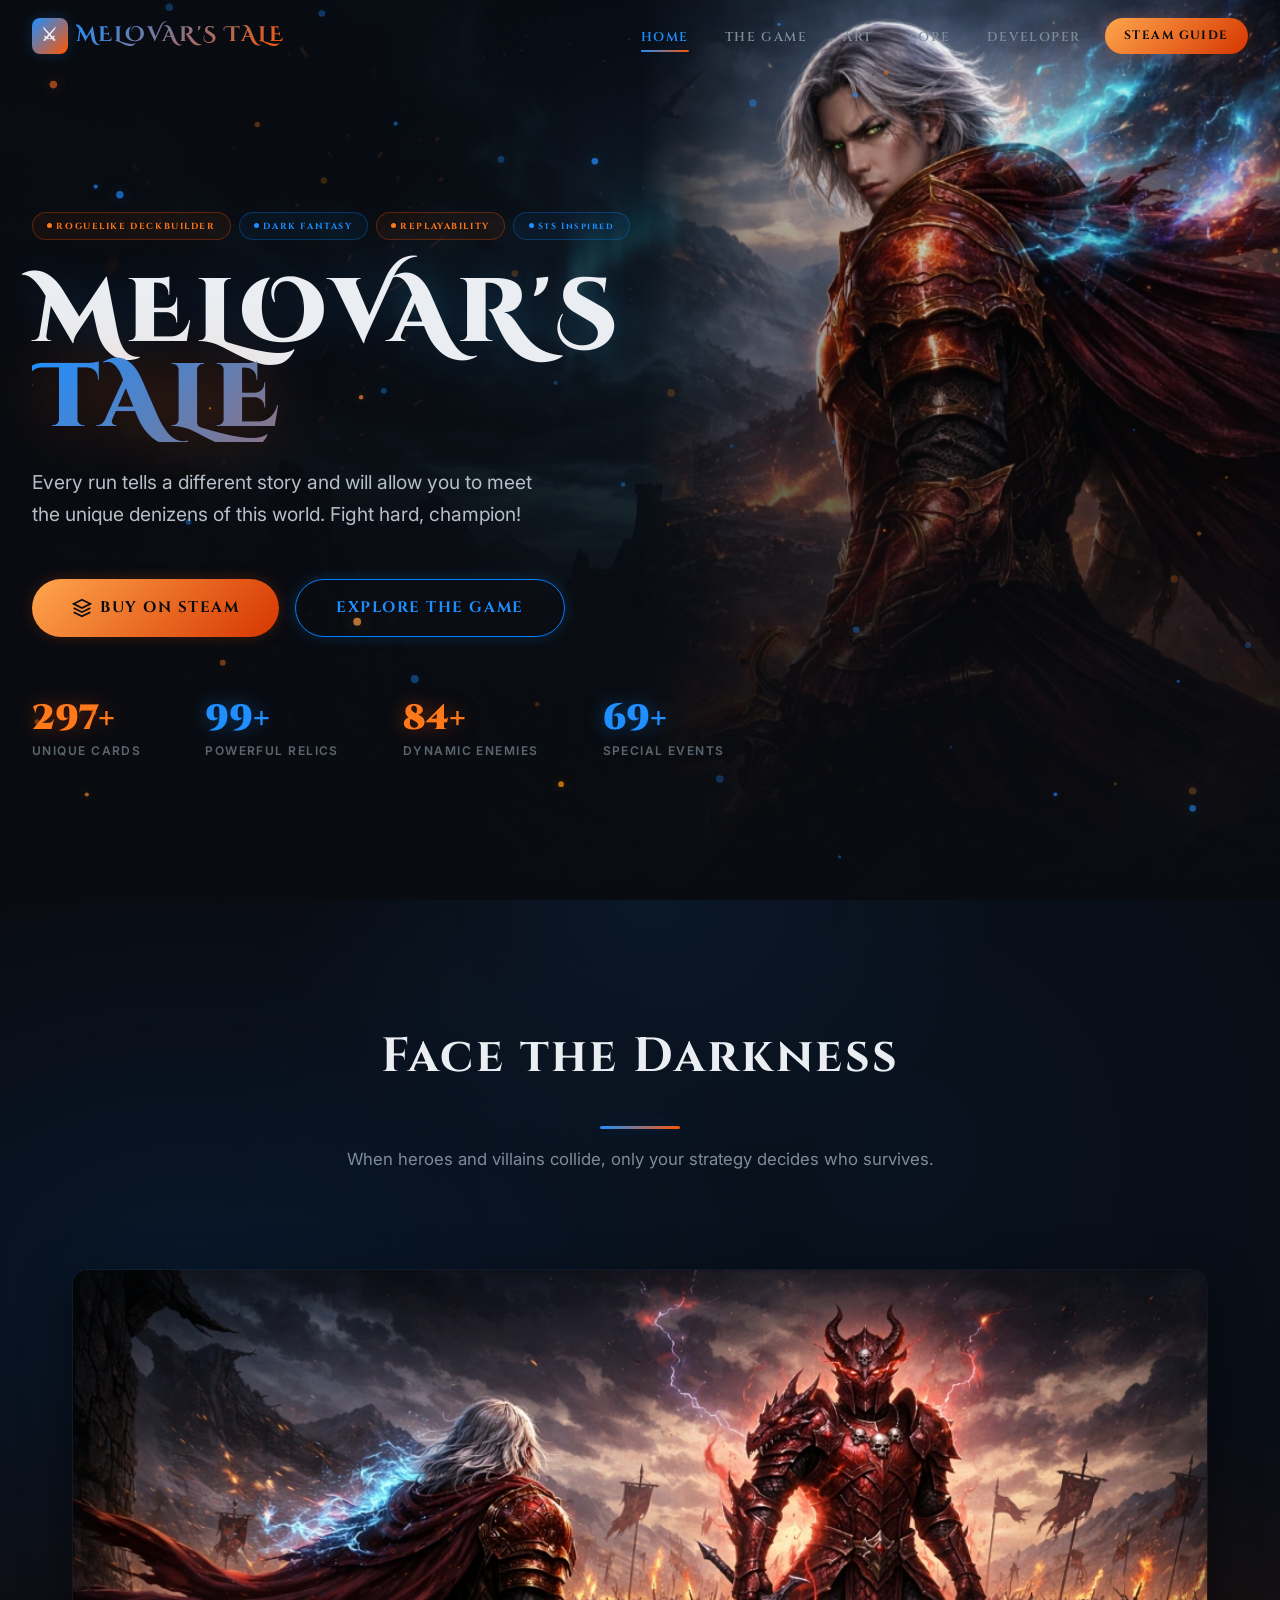
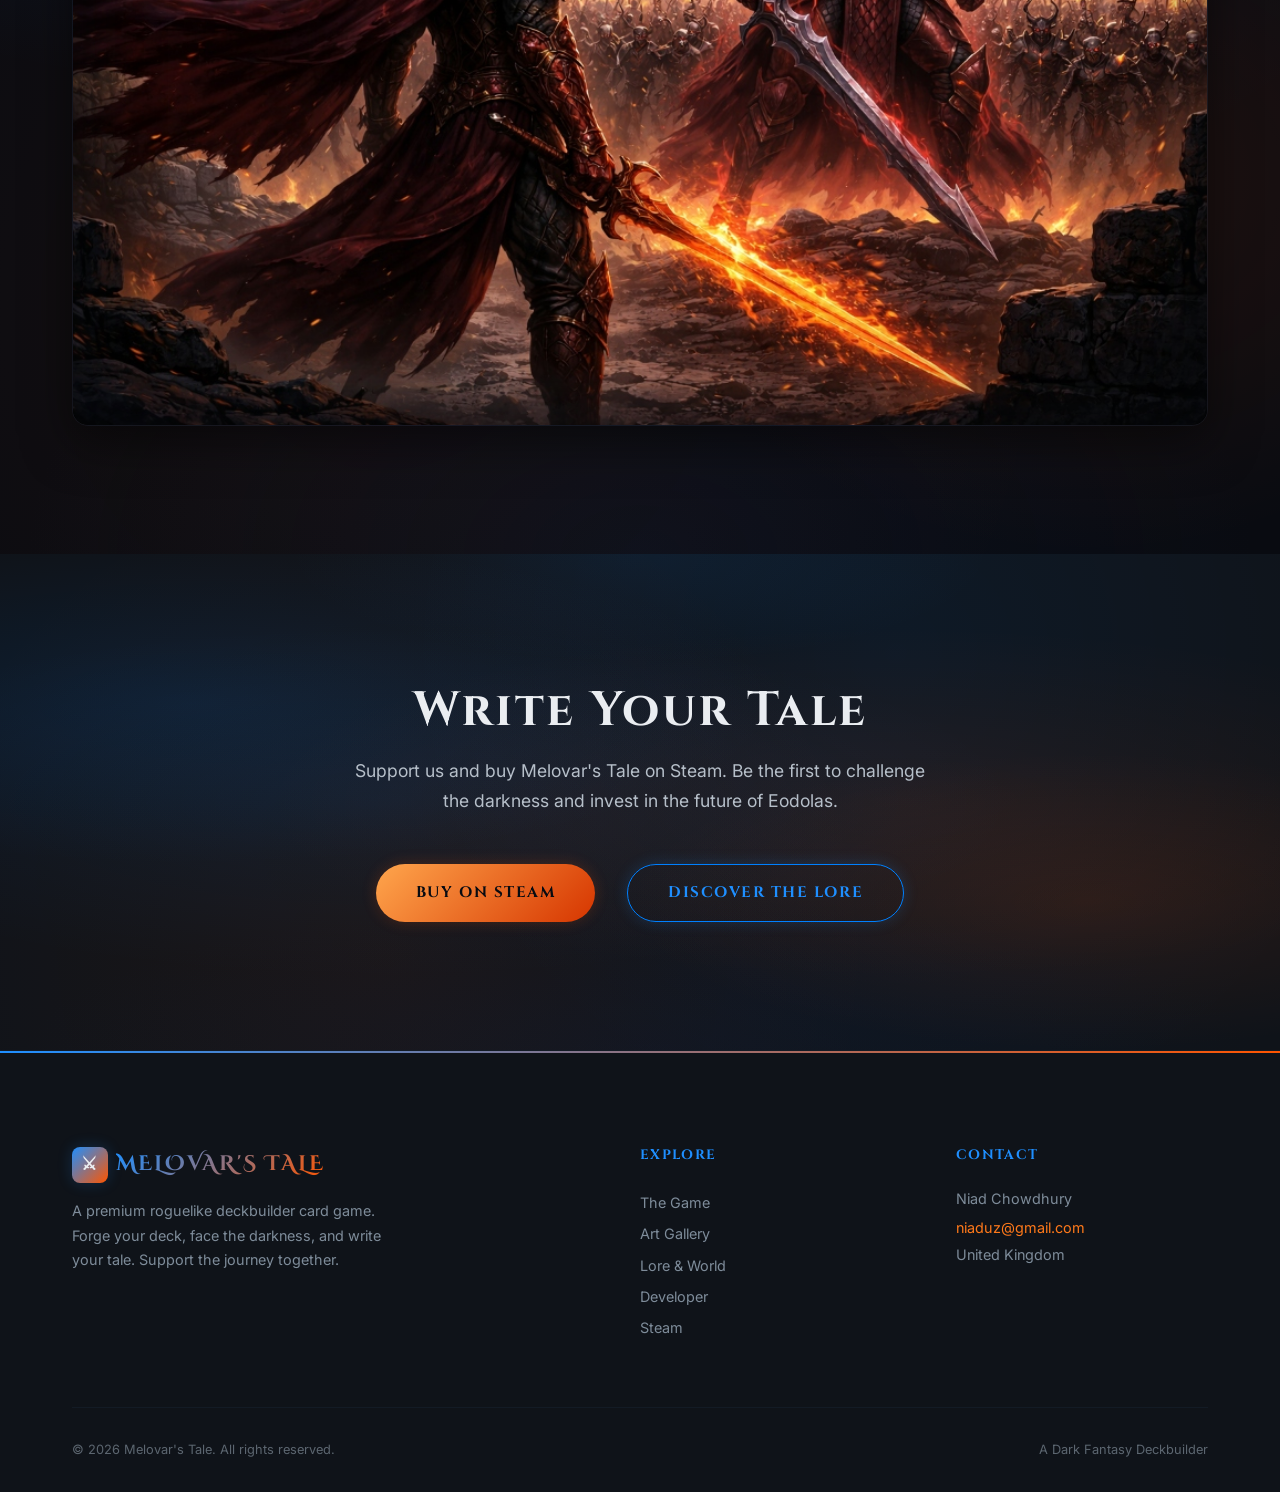
==== commit 0364ab6d: "Update home page hero badge from Challenging to StS Inspired" ====
--- a/index.html
+++ b/index.html
@@ -99,7 +99,7 @@
           </div>
           <div class="hero-badge azure">
             <span class="dot azure"></span>
-            CHALLENGING
+            StS Inspired
           </div>
         </div>
 
--- a/css/tokens.css
+++ b/css/tokens.css
@@ -72,10 +72,10 @@
   --shadow-elevated: 0 16px 48px hsla(0, 0%, 0%, 0.5);
 
   /* ── Glassmorphism ── */
-  --glass-bg: hsla(220, 25%, 8%, 0.7);
-  --glass-bg-light: hsla(220, 25%, 12%, 0.6);
-  --glass-border: hsla(210, 40%, 40%, 0.15);
-  --glass-border-hover: hsla(210, 40%, 50%, 0.25);
+  --glass-bg: hsla(220, 20%, 9%, 0.55);
+  --glass-bg-light: hsla(220, 20%, 12%, 0.5);
+  --glass-border: hsla(210, 40%, 40%, 0.10);
+  --glass-border-hover: hsla(210, 40%, 50%, 0.20);
   --glass-blur: blur(20px);
 
   /* ── Typography ── */
--- a/css/layout.css
+++ b/css/layout.css
@@ -9,7 +9,7 @@
   top: 0;
   left: 0;
   right: 0;
-  z-index: 100;
+  z-index: 110;
   height: var(--header-height);
   display: flex;
   align-items: center;
@@ -141,6 +141,70 @@
   box-shadow: var(--glow-fire);
 }
 
+/* ── Nav Countdown Timer ── */
+.nav-countdown {
+  display: flex;
+  align-items: center;
+  gap: 0.5rem;
+  padding: 0.35rem 0.9rem;
+  border-radius: var(--radius-full);
+  background: hsla(220, 30%, 8%, 0.6);
+  border: 1px solid hsla(210, 80%, 50%, 0.15);
+  margin-left: var(--space-md);
+}
+
+.countdown-label {
+  font-family: var(--font-heading);
+  font-size: 0.55rem;
+  font-weight: 700;
+  letter-spacing: 0.2em;
+  text-transform: uppercase;
+  color: var(--fire-400);
+}
+
+.countdown-units {
+  display: flex;
+  align-items: center;
+  gap: 2px;
+}
+
+.countdown-unit {
+  display: flex;
+  align-items: baseline;
+  gap: 1px;
+}
+
+.cd-num {
+  font-family: var(--font-heading);
+  font-size: 0.75rem;
+  font-weight: 700;
+  color: var(--azure-300);
+  min-width: 1.1em;
+  text-align: center;
+  letter-spacing: 0.05em;
+}
+
+.cd-lbl {
+  font-family: var(--font-body);
+  font-size: 0.5rem;
+  font-weight: 600;
+  color: var(--text-dim);
+  text-transform: uppercase;
+}
+
+.cd-sep {
+  font-family: var(--font-heading);
+  font-size: 0.65rem;
+  color: var(--surface-600);
+  margin: 0 1px;
+}
+
+@media (max-width: 1024px) {
+  .nav-countdown {
+    display: none;
+  }
+}
+
 /* ── Mobile Hamburger ── */
 .mobile-toggle {
   display: none;
@@ -155,10 +219,13 @@
   display: block;
   width: 24px;
   height: 2px;
-  background: var(--text-primary);
   border-radius: var(--radius-full);
   transition: transform var(--transition-base), opacity var(--transition-base);
 }
+
+.mobile-toggle span:nth-child(1) { background: var(--azure-400); }
+.mobile-toggle span:nth-child(2) { background: var(--gradient-azure-fire); }
+.mobile-toggle span:nth-child(3) { background: var(--fire-400); }
 
 .mobile-toggle.active span:nth-child(1) {
   transform: rotate(45deg) translate(5px, 5px);
--- a/css/components.css
+++ b/css/components.css
@@ -132,26 +132,10 @@
   overflow: hidden;
 }
 
-.feature-card::before {
-  content: '';
-  position: absolute;
-  top: 0;
-  left: 0;
-  right: 0;
-  height: 2px;
-  background: var(--gradient-azure-fire);
-  opacity: 0;
-  transition: opacity var(--transition-base);
-}
-
 .feature-card:hover {
   border-color: var(--glass-border-hover);
-  transform: translateY(-4px);
+  transform: translateY(-2px);
   box-shadow: var(--shadow-card);
-}
-
-.feature-card:hover::before {
-  opacity: 1;
 }
 
 .feature-card-icon {
@@ -206,9 +190,9 @@
 }
 
 .character-card:hover {
-  transform: translateY(-6px) scale(1.02);
+  transform: translateY(-3px);
   border-color: var(--glass-border-hover);
-  box-shadow: var(--shadow-elevated), var(--glow-azure-sm);
+  box-shadow: var(--shadow-elevated);
 }
 
 .character-card-image {
@@ -328,3 +312,40 @@
   pointer-events: none;
   z-index: 0;
 }
+
+/* ── Global CTA Section ── */
+.cta-content {
+  position: relative;
+  z-index: 2;
+  text-align: center;
+  max-width: 600px;
+  margin: 0 auto;
+}
+
+.cta-content h2 {
+  margin-bottom: var(--space-md);
+}
+
+.cta-content p {
+  margin: 0 auto var(--space-2xl);
+  font-size: 1.1rem;
+}
+
+.cta-actions {
+  display: flex;
+  justify-content: center;
+  gap: var(--space-xl);
+  flex-wrap: wrap;
+  margin-top: var(--space-xl);
+}
+
+@media (max-width: 480px) {
+  .cta-actions {
+    flex-direction: column;
+    gap: var(--space-lg);
+  }
+  .cta-actions .btn {
+    width: 100%;
+    justify-content: center;
+  }
+}
--- a/css/pages/landing.css
+++ b/css/pages/landing.css
@@ -312,26 +312,7 @@
   pointer-events: none;
 }
 
-.cta-content {
-  position: relative;
-  z-index: 1;
-}
-
-.cta-content h2 {
-  margin-bottom: var(--space-md);
-}
-
-.cta-content p {
-  margin: 0 auto var(--space-2xl);
-  font-size: 1.1rem;
-}
-
-.cta-actions {
-  display: flex;
-  justify-content: center;
-  gap: var(--space-md);
-  flex-wrap: wrap;
-}
+
 
 /* ── Animations ── */
 @keyframes fadeInUp {
@@ -421,3 +402,15 @@
     gap: var(--space-lg);
   }
 }
+
+/* ── Ultra-Wide Screen Constraints ( > 1920px ) ── */
+@media (min-width: 1921px) {
+  .hero-content {
+    /* Locks the left origin to its 1920px state and anchors it to the center viewport */
+    margin-left: calc(50vw - 960px + 153px); 
+  }
+  .hero-character {
+    /* Locks the right origin to its 1920px state and anchors it to the center viewport */
+    right: calc(50vw - 960px - 96px); 
+  }
+}
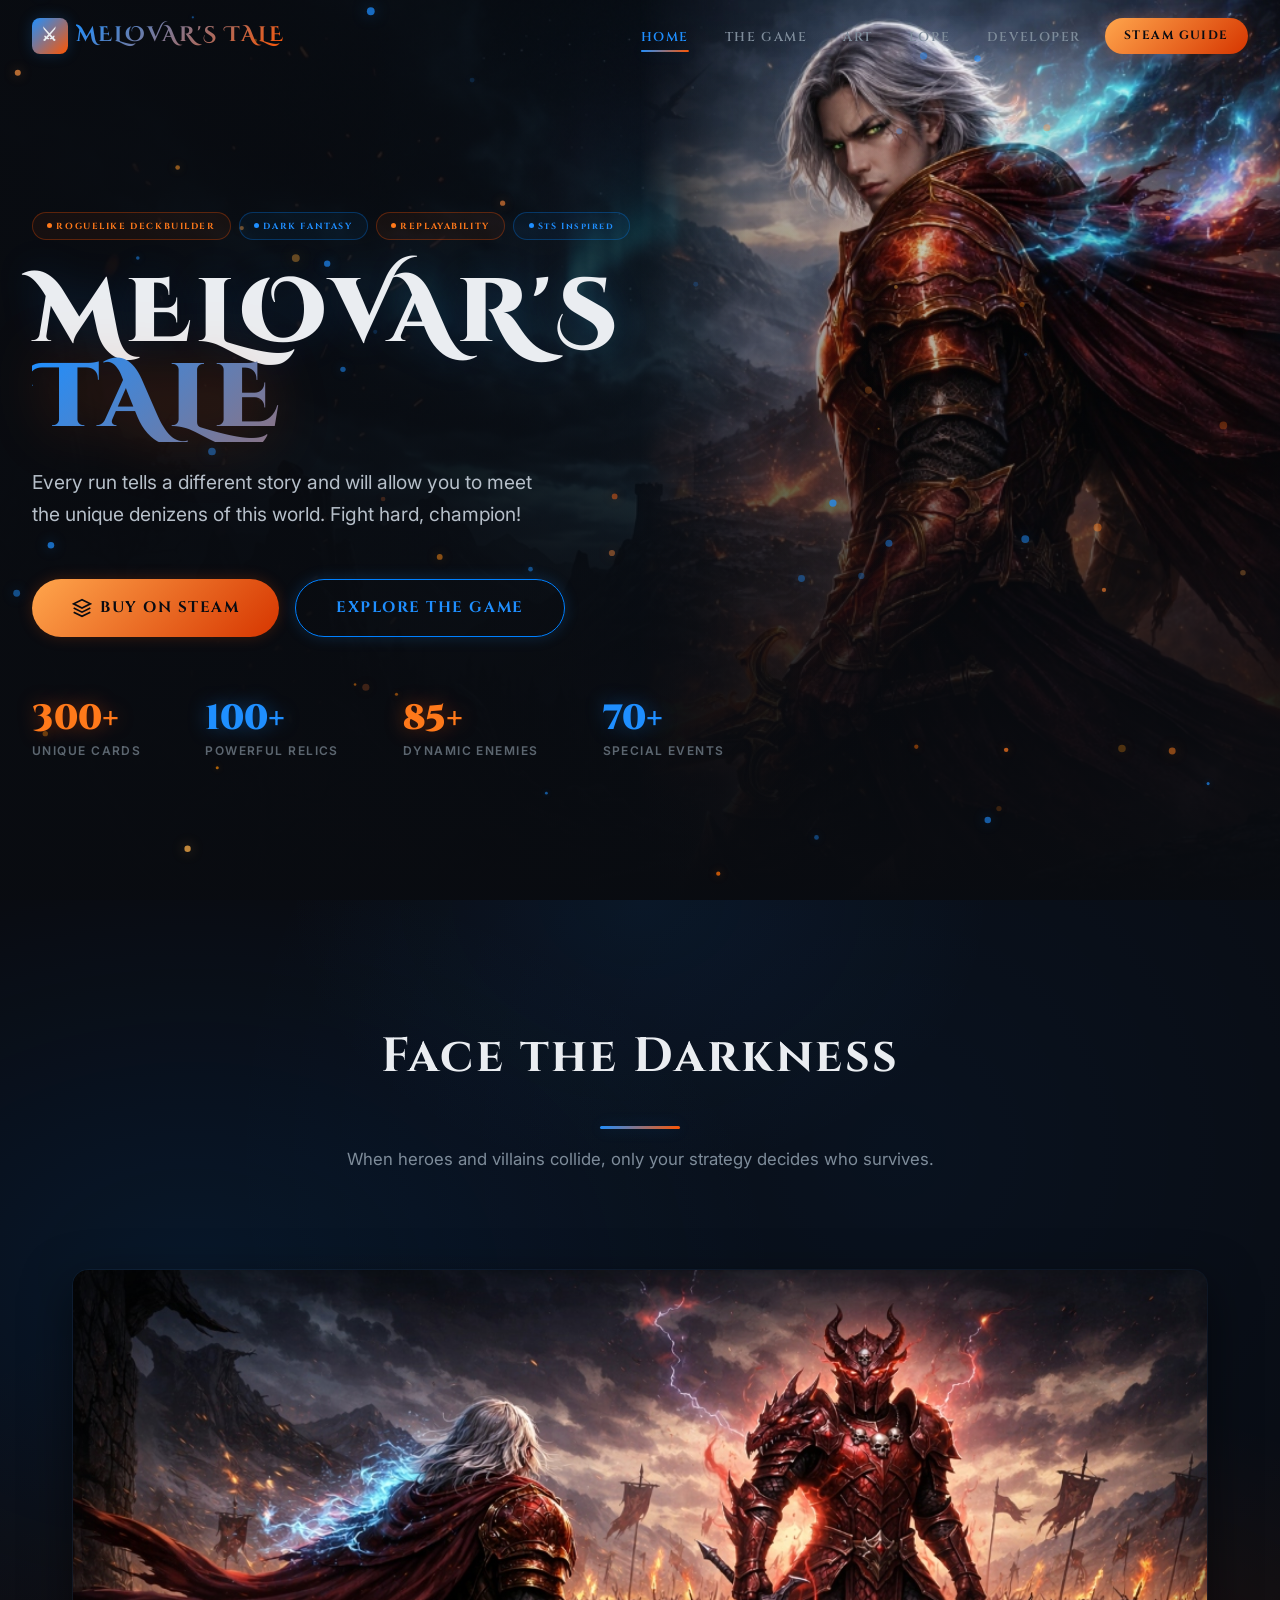
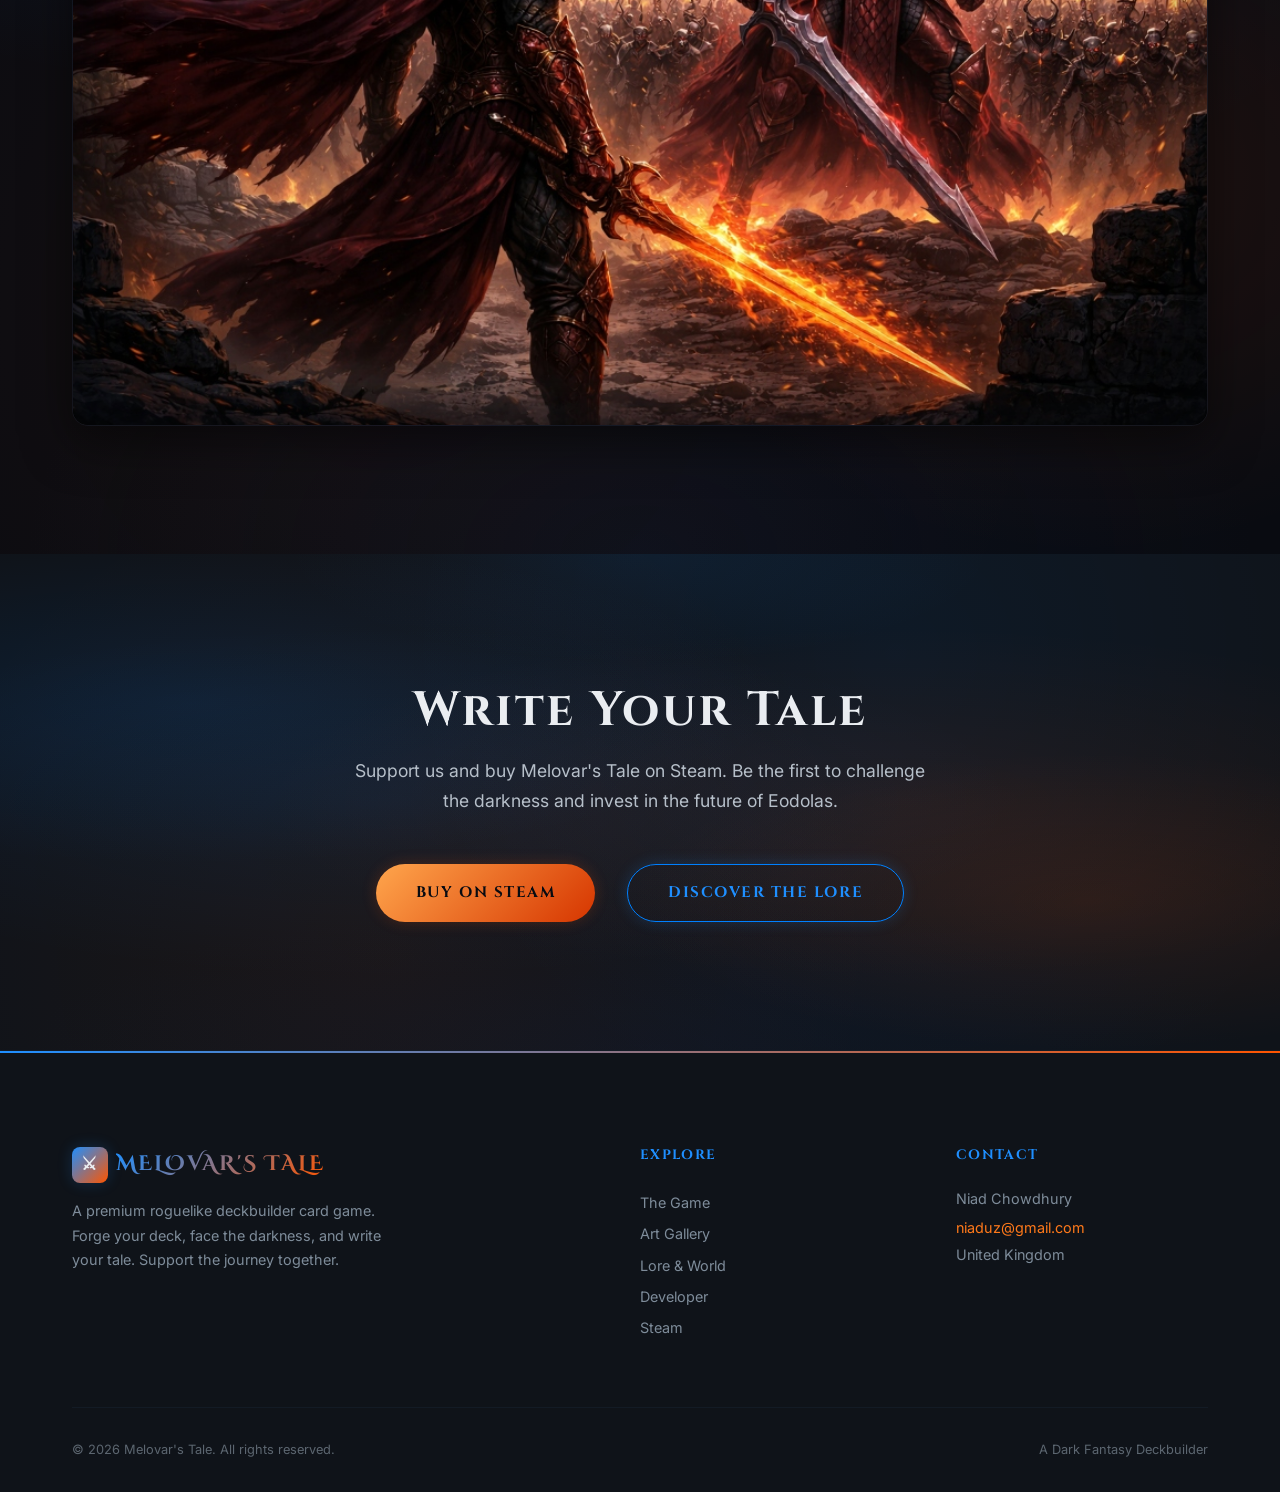
==== commit 6f687682: "Add Open Graph and Twitter Card meta image tags for social link previews" ====
--- a/index.html
+++ b/index.html
@@ -12,7 +12,18 @@
   <meta property="og:title" content="Melovar's Tale - A Roguelike Deckbuilder Card Game">
   <meta property="og:description" content="Forge your deck. Face the darkness. Write your tale.">
   <meta property="og:type" content="website">
-  <meta property="og:url" content="https://www.melovarstale.com">
+    <meta property="og:url" content="https://www.melovarstale.com">
+  <meta property="og:image" content="https://www.melovarstale.com/assets/images/melovars-sacrifice.png">
+  <meta property="og:image:width" content="1200">
+  <meta property="og:image:height" content="630">
+
+  <!-- Twitter Meta Tags -->
+  <meta name="twitter:card" content="summary_large_image">
+  <meta property="twitter:domain" content="melovarstale.com">
+  <meta property="twitter:url" content="https://www.melovarstale.com">
+  <meta name="twitter:title" content="Melovar's Tale - A Roguelike Deckbuilder Card Game">
+  <meta name="twitter:description" content="Forge your deck. Face the darkness. Write your tale.">
+  <meta name="twitter:image" content="https://www.melovarstale.com/assets/images/melovars-sacrifice.png">
 
   <!-- Fonts -->
   <link rel="preconnect" href="https://fonts.googleapis.com">
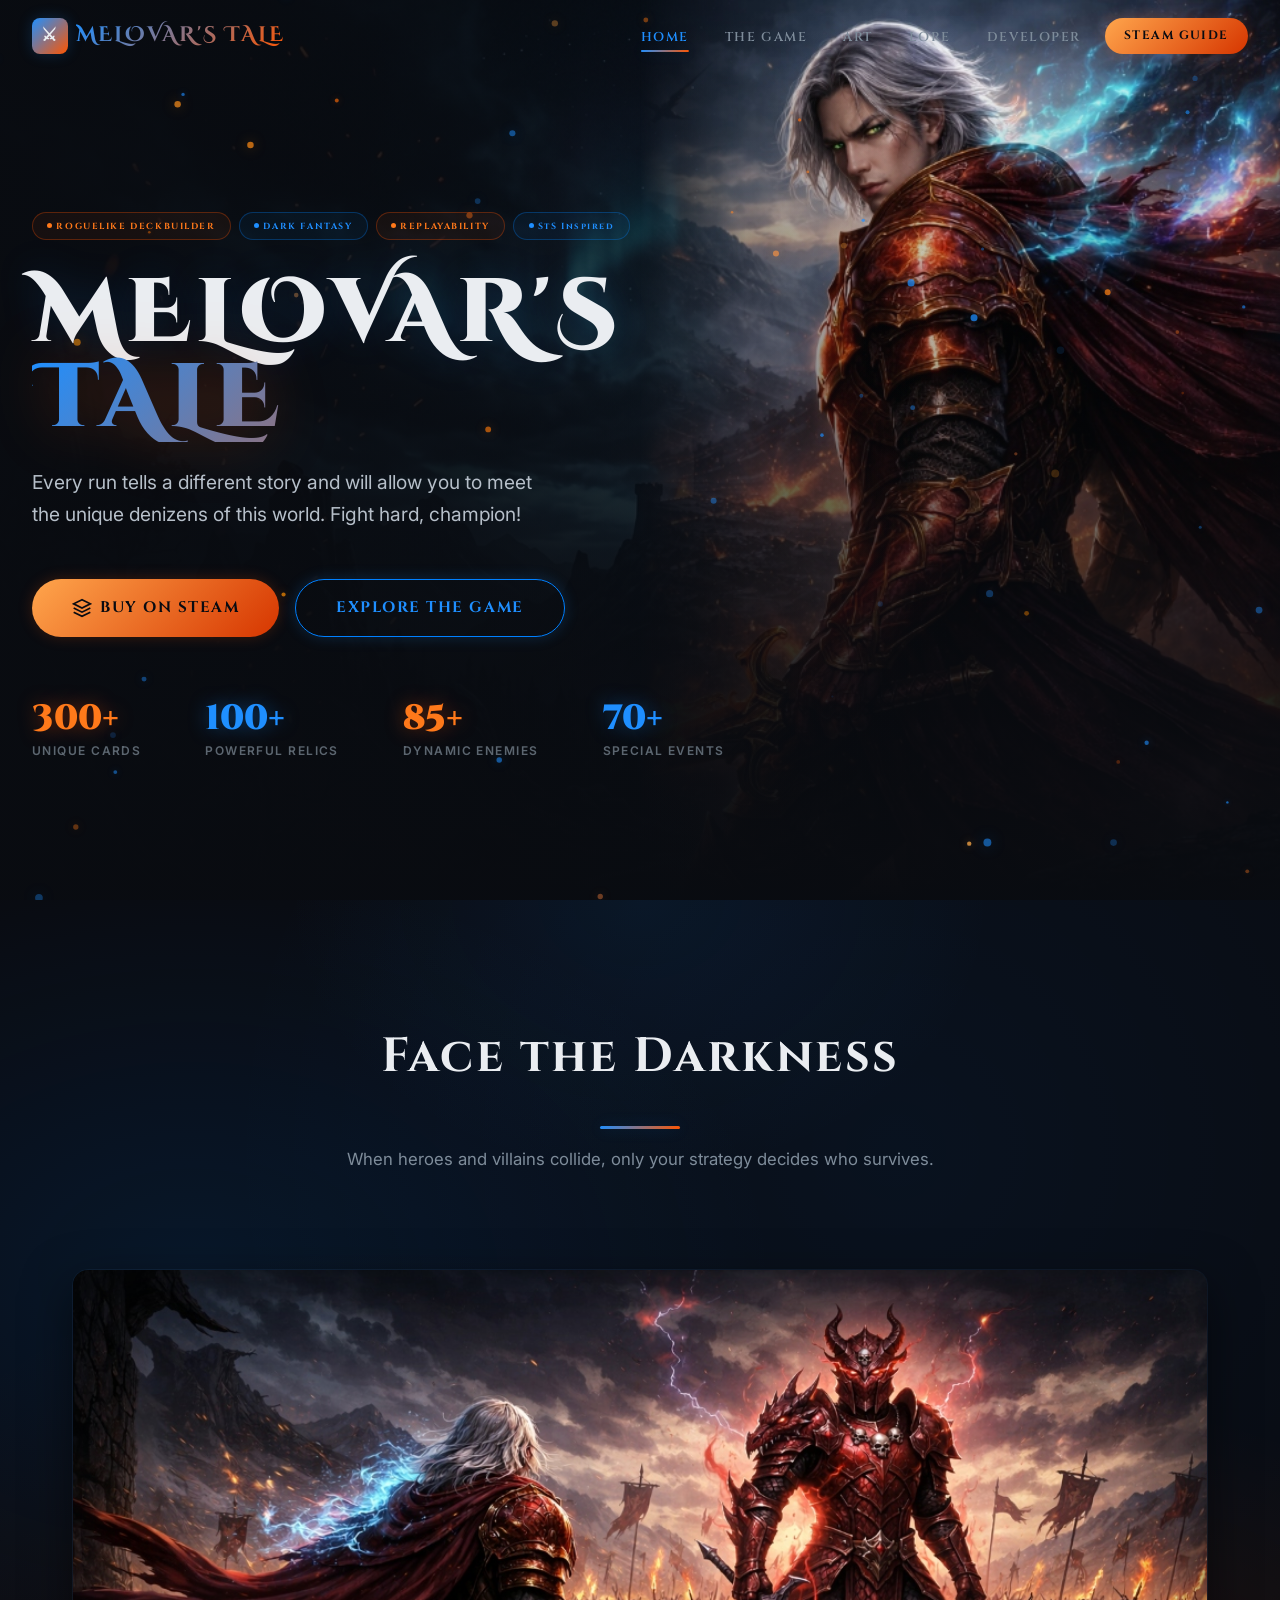
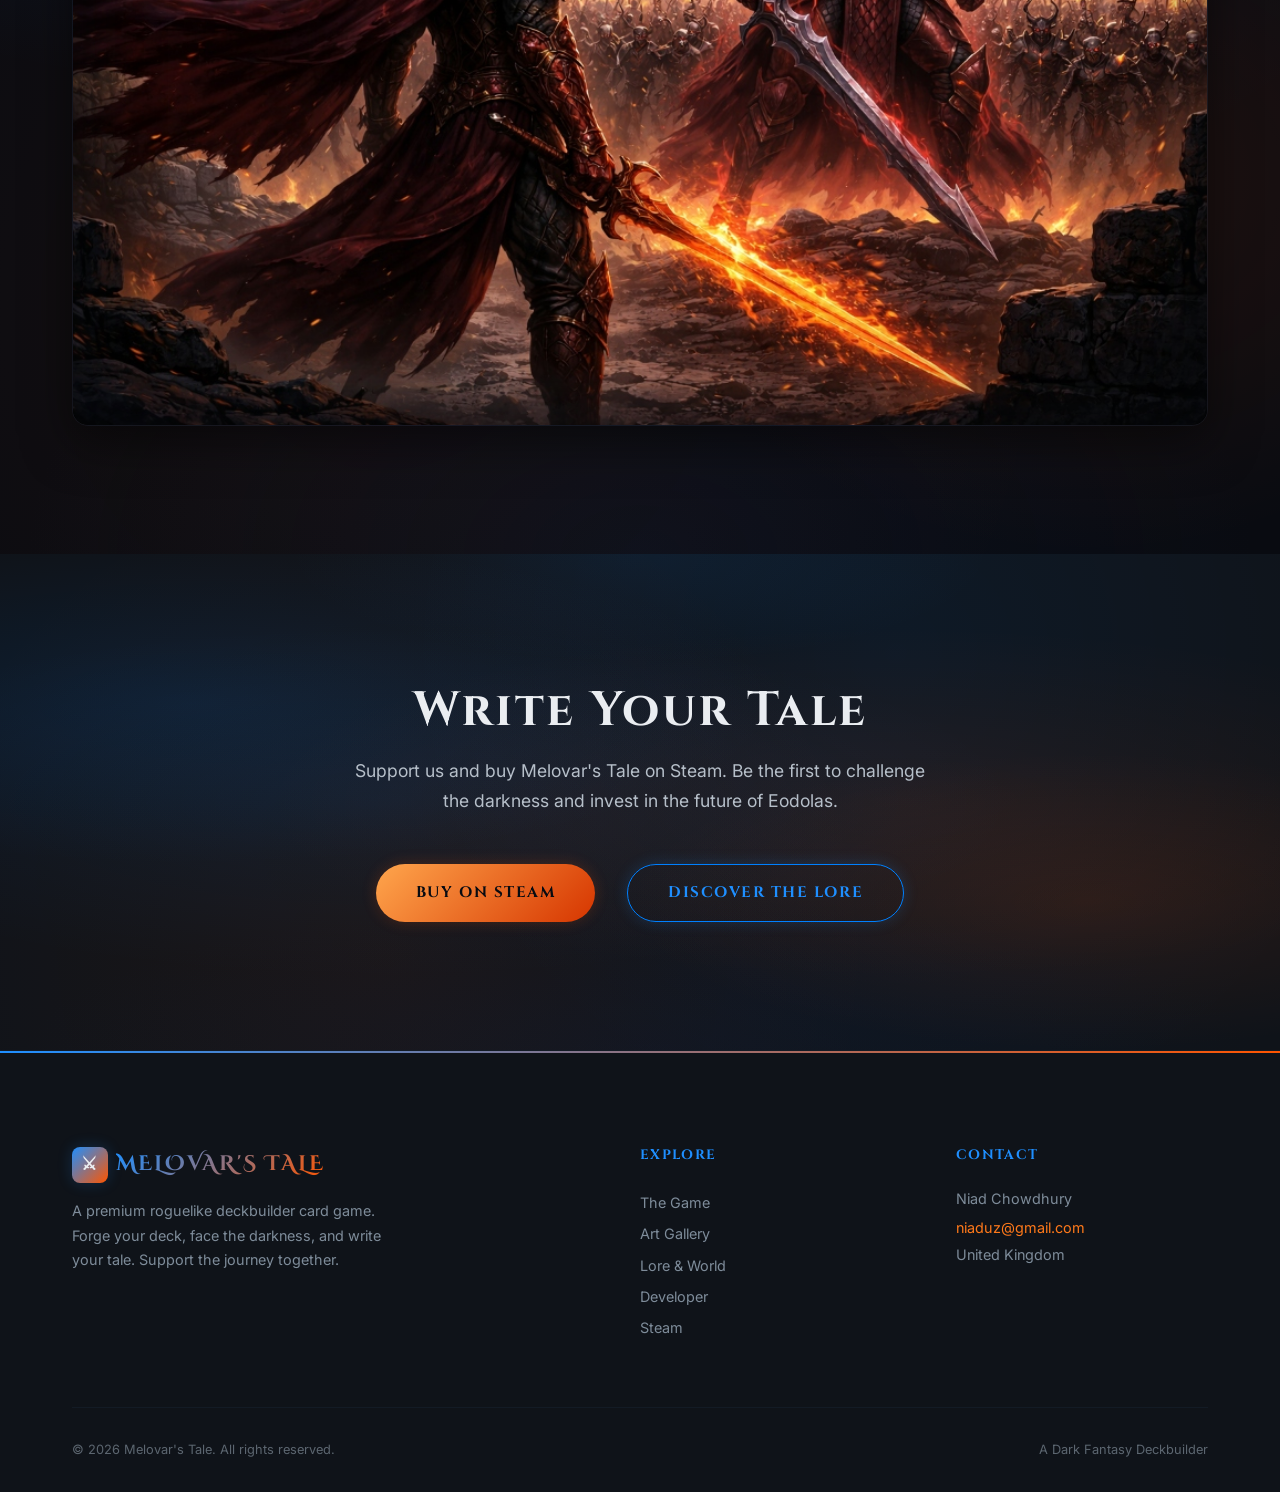
==== commit 2050c7f2: "Fix social preview: use landscape lord-melovar.jpg so head is not cropped" ====
--- a/index.html
+++ b/index.html
@@ -13,7 +13,7 @@
   <meta property="og:description" content="Forge your deck. Face the darkness. Write your tale.">
   <meta property="og:type" content="website">
     <meta property="og:url" content="https://www.melovarstale.com">
-  <meta property="og:image" content="https://www.melovarstale.com/assets/images/melovars-sacrifice.png">
+  <meta property="og:image" content="https://www.melovarstale.com/assets/images/lord-melovar.jpg">
   <meta property="og:image:width" content="1200">
   <meta property="og:image:height" content="630">
 
@@ -23,7 +23,7 @@
   <meta property="twitter:url" content="https://www.melovarstale.com">
   <meta name="twitter:title" content="Melovar's Tale - A Roguelike Deckbuilder Card Game">
   <meta name="twitter:description" content="Forge your deck. Face the darkness. Write your tale.">
-  <meta name="twitter:image" content="https://www.melovarstale.com/assets/images/melovars-sacrifice.png">
+  <meta name="twitter:image" content="https://www.melovarstale.com/assets/images/lord-melovar.jpg">
 
   <!-- Fonts -->
   <link rel="preconnect" href="https://fonts.googleapis.com">
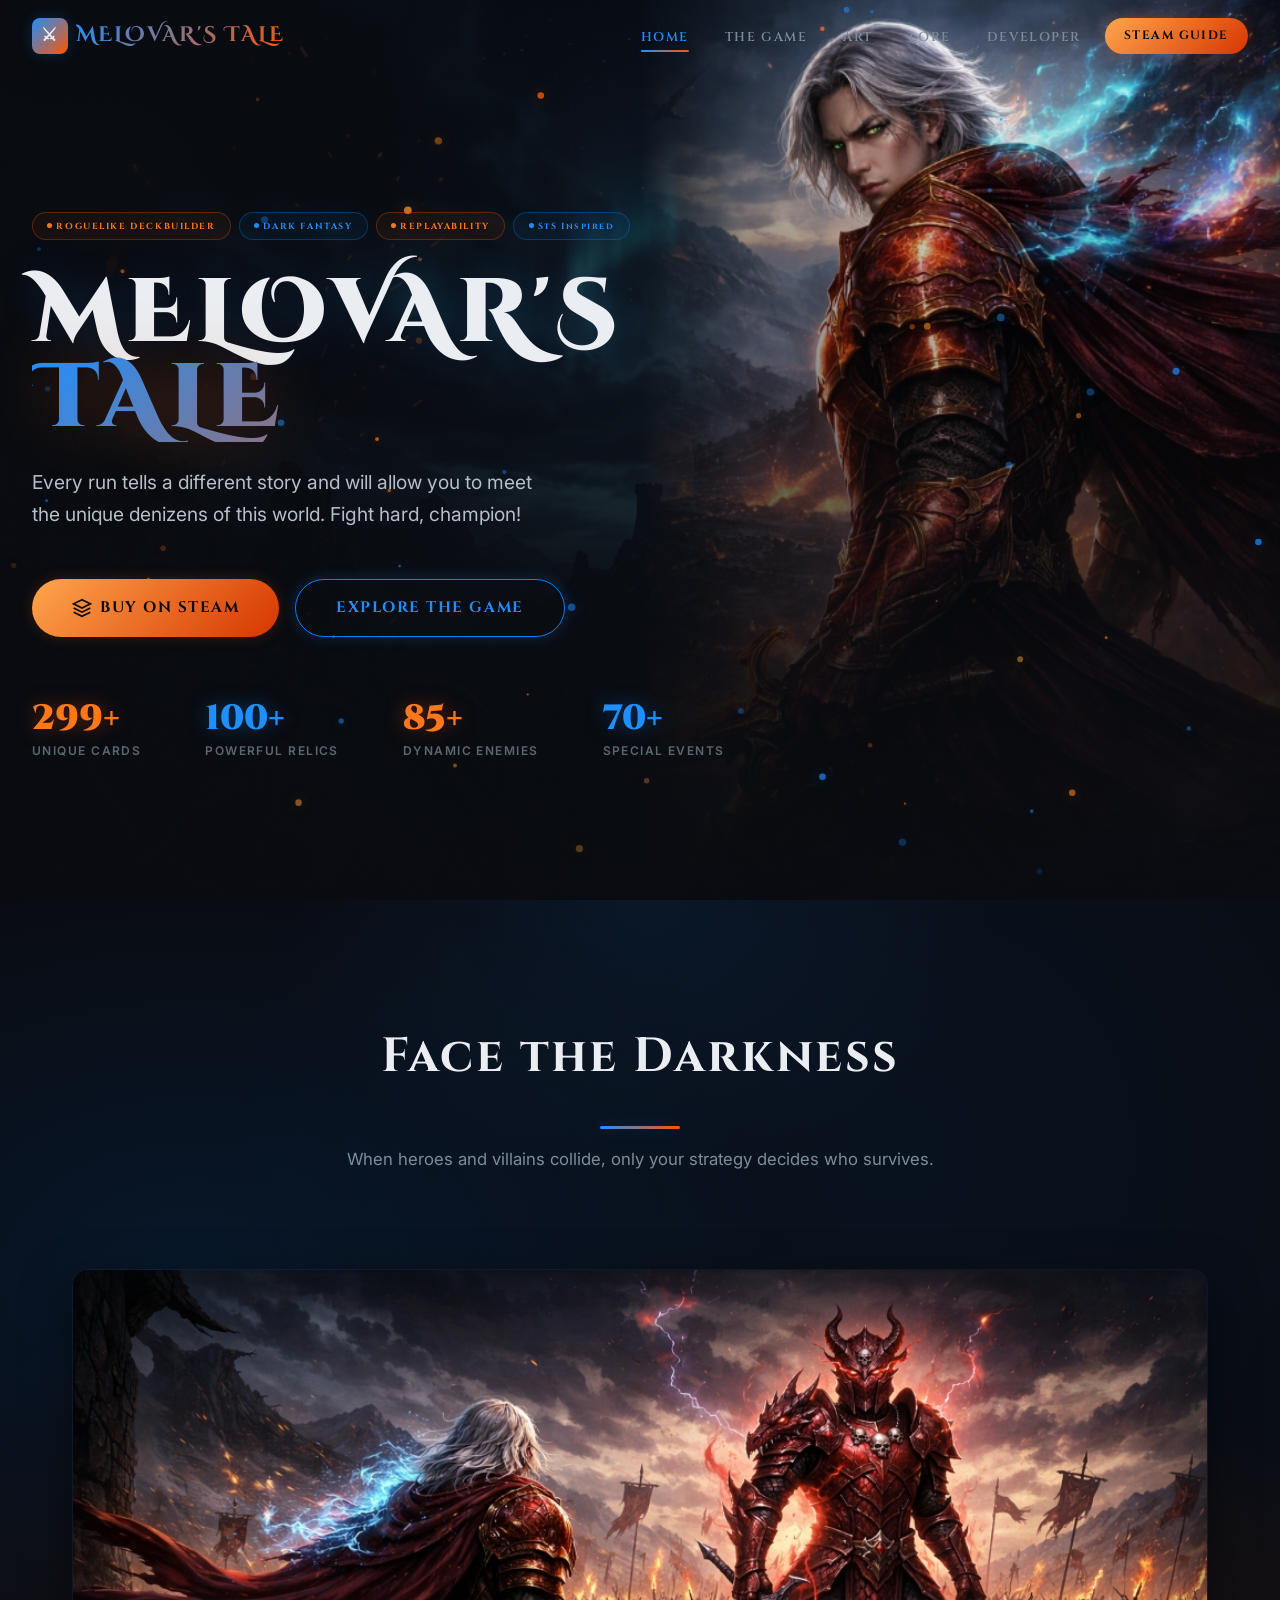
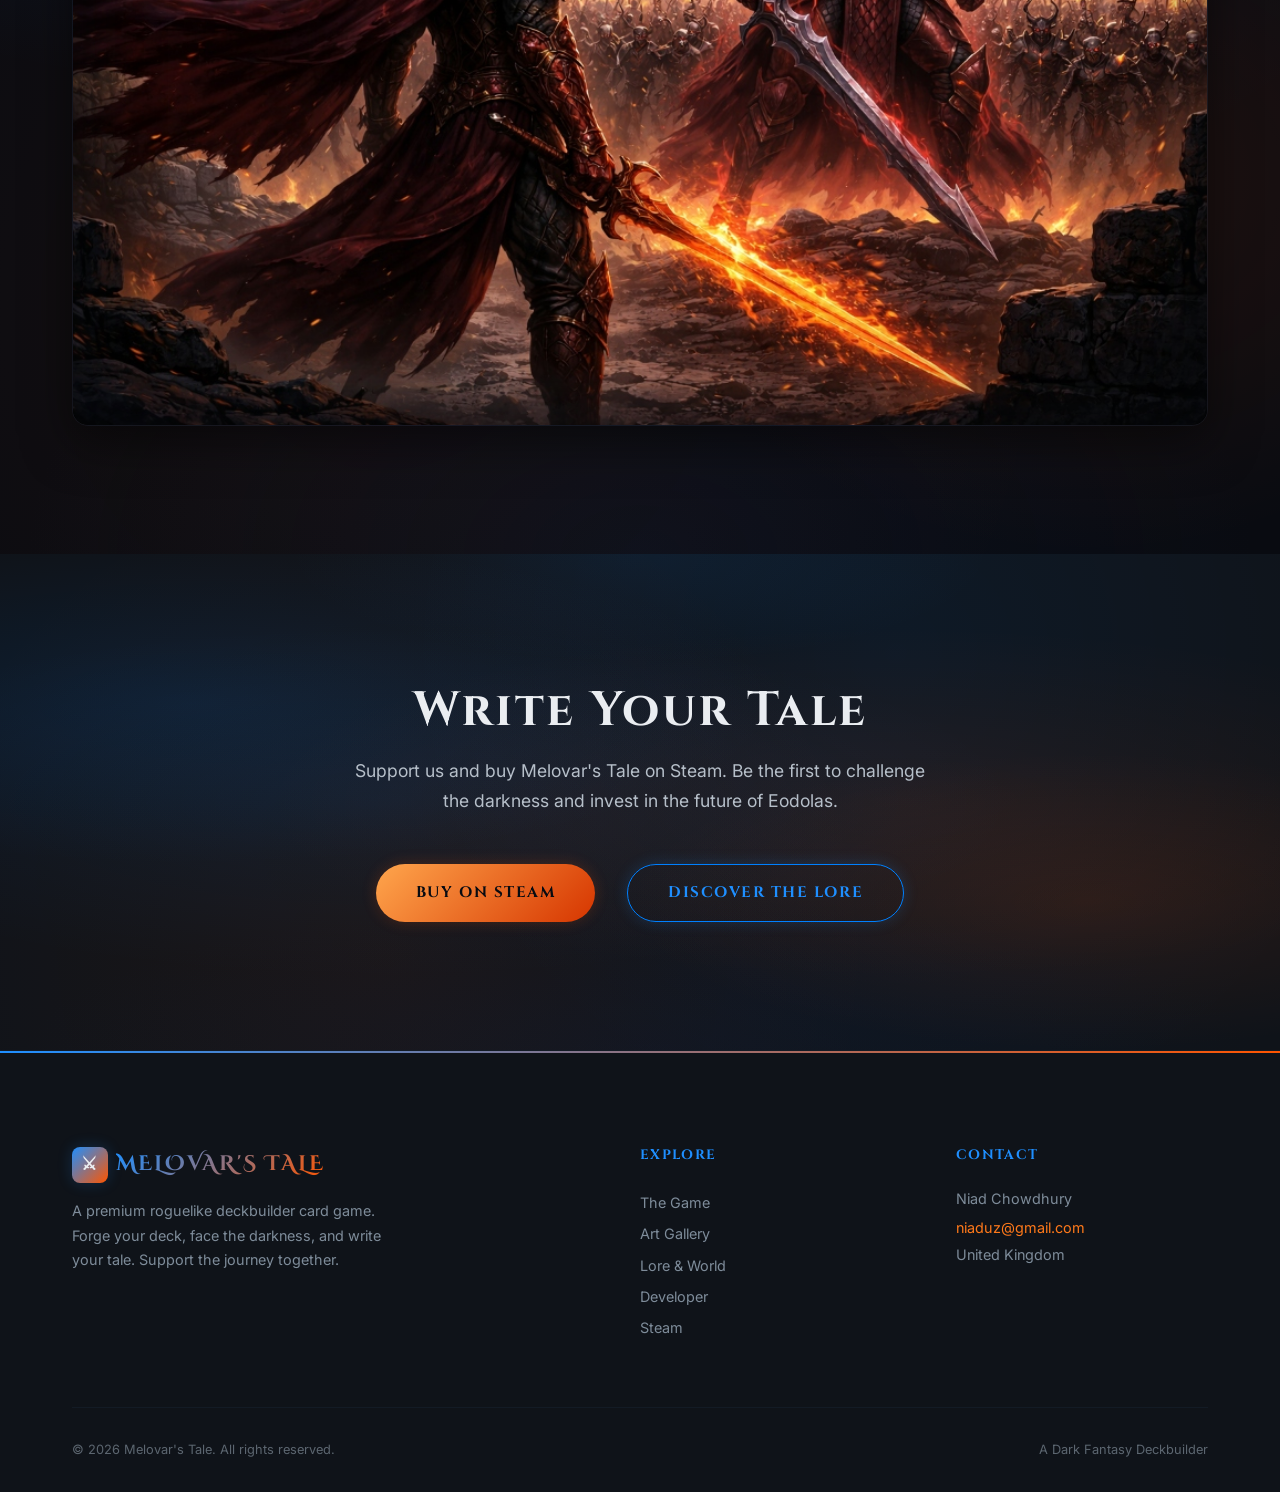
==== commit ea8da1f1: "Add dedicated 1200x630 OG preview image with full Melovar head visible" ====
--- a/index.html
+++ b/index.html
@@ -13,7 +13,7 @@
   <meta property="og:description" content="Forge your deck. Face the darkness. Write your tale.">
   <meta property="og:type" content="website">
     <meta property="og:url" content="https://www.melovarstale.com">
-  <meta property="og:image" content="https://www.melovarstale.com/assets/images/lord-melovar.jpg">
+  <meta property="og:image" content="https://www.melovarstale.com/assets/images/og-preview.jpg">
   <meta property="og:image:width" content="1200">
   <meta property="og:image:height" content="630">
 
@@ -23,7 +23,7 @@
   <meta property="twitter:url" content="https://www.melovarstale.com">
   <meta name="twitter:title" content="Melovar's Tale - A Roguelike Deckbuilder Card Game">
   <meta name="twitter:description" content="Forge your deck. Face the darkness. Write your tale.">
-  <meta name="twitter:image" content="https://www.melovarstale.com/assets/images/lord-melovar.jpg">
+  <meta name="twitter:image" content="https://www.melovarstale.com/assets/images/og-preview.jpg">
 
   <!-- Fonts -->
   <link rel="preconnect" href="https://fonts.googleapis.com">
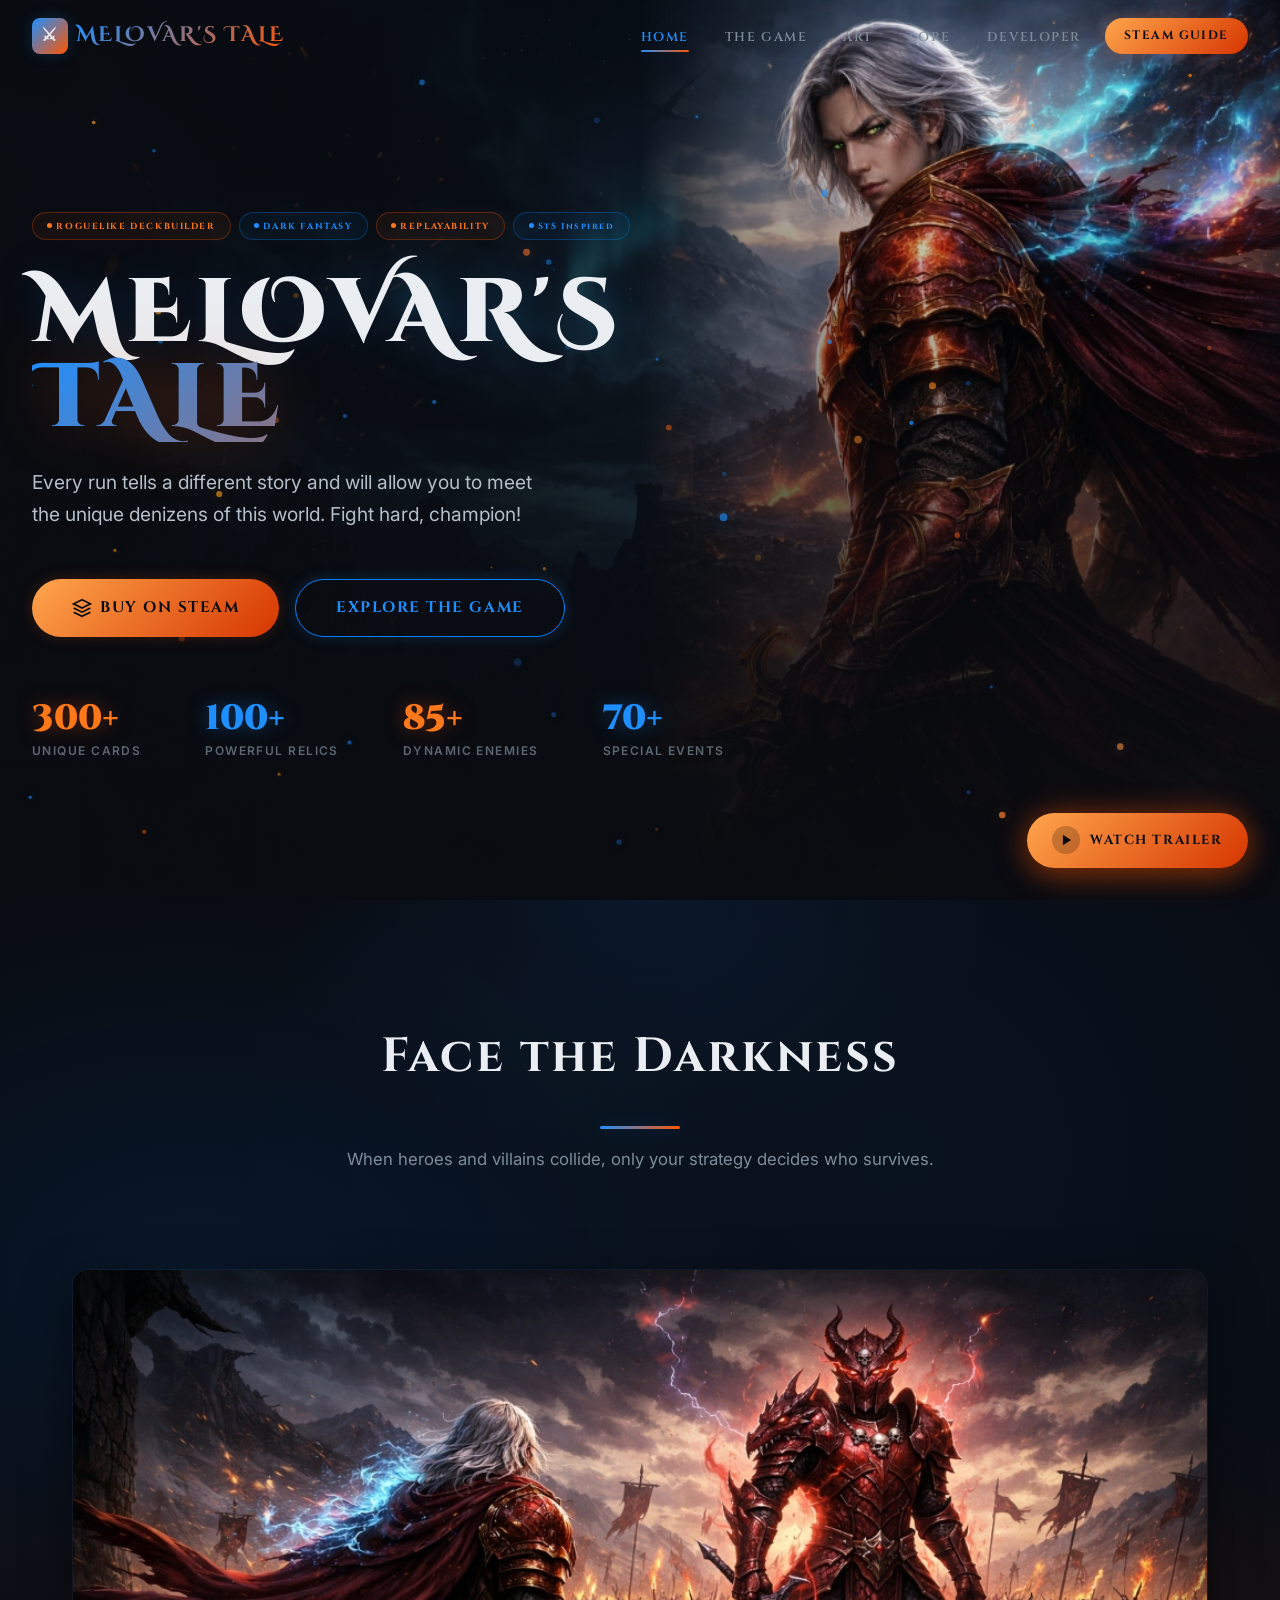
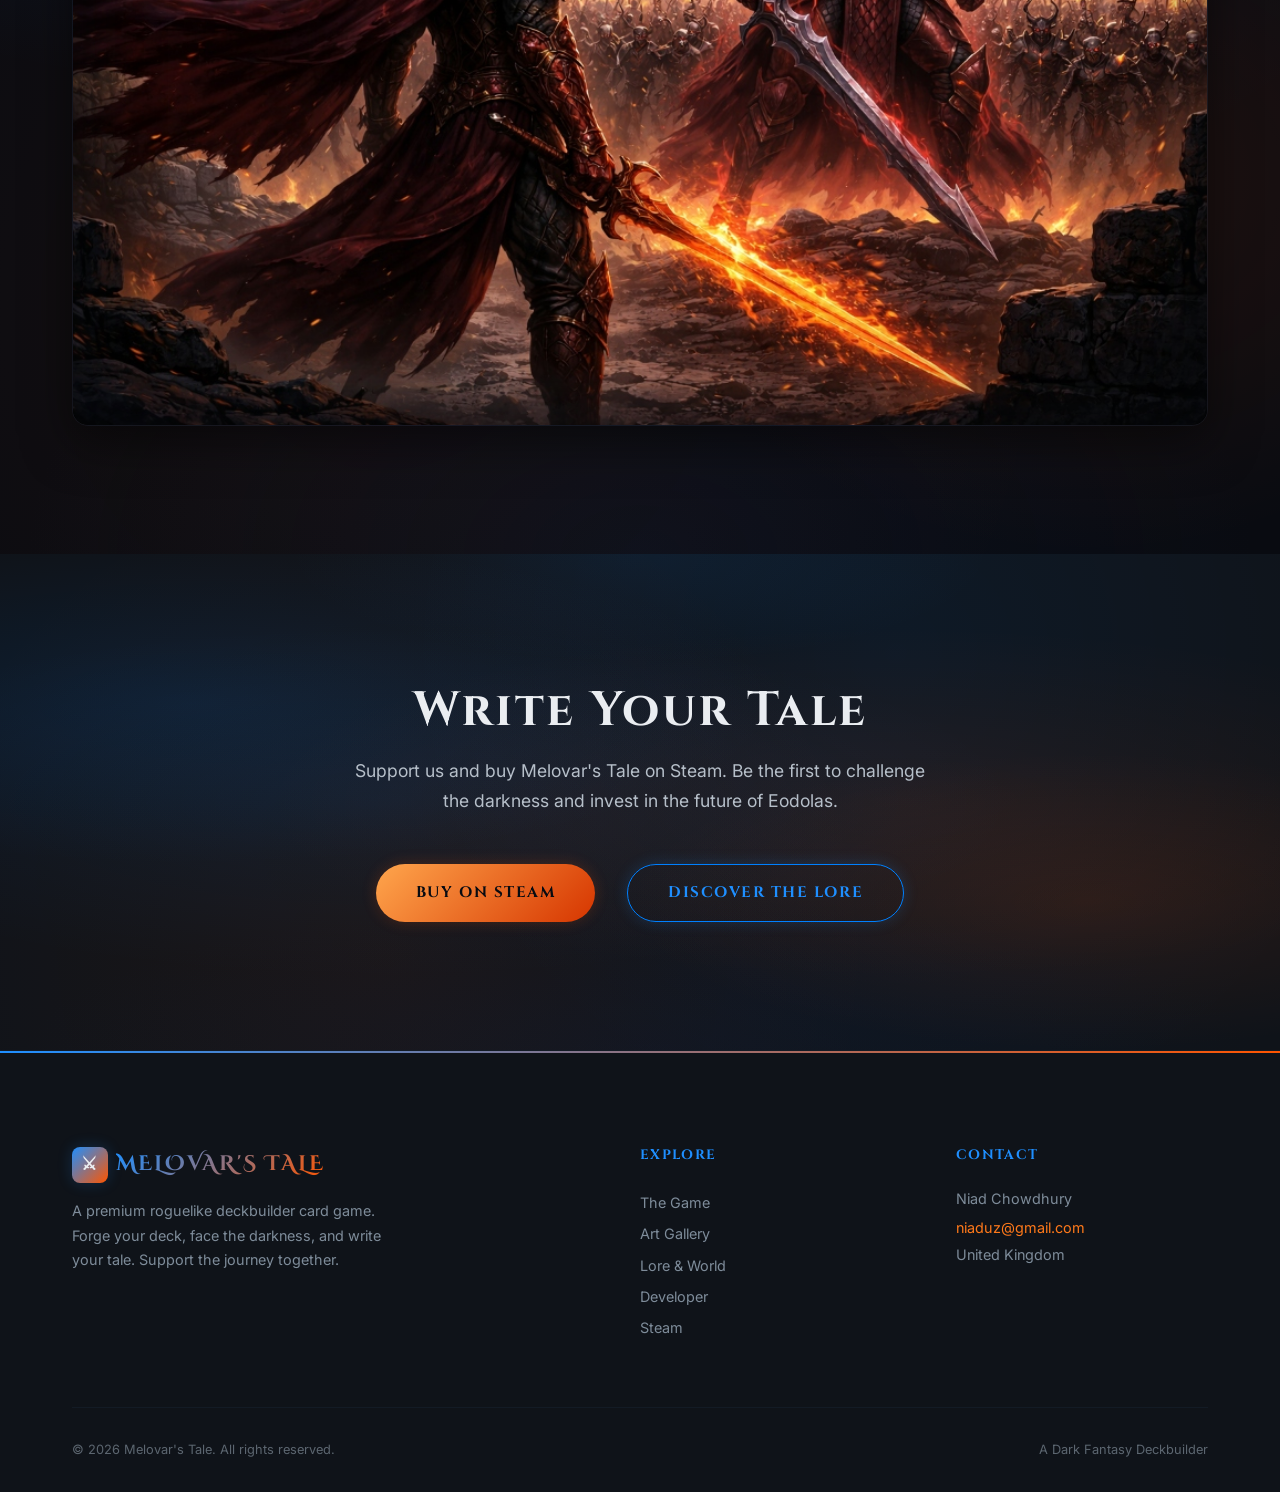
==== commit 609fa828: "Add global Watch Trailer floating button and cinematic modal - Web-optimized trailer (8.3MB, 720p H." ====
--- a/index.html
+++ b/index.html
@@ -36,6 +36,7 @@
   <link rel="stylesheet" href="css/layout.css">
   <link rel="stylesheet" href="css/components.css">
   <link rel="stylesheet" href="css/pages/landing.css">
+  <link rel="stylesheet" href="css/trailer-modal.css">
 
   <!-- Favicon placeholder -->
   <link rel="icon" href="data:image/svg+xml,<svg xmlns='http://www.w3.org/2000/svg' viewBox='0 0 100 100'><text y='.9em' font-size='90'>⚔️</text></svg>">
@@ -240,5 +241,6 @@
   <script src="js/nav.js"></script>
   <script src="js/animations.js"></script>
   <script src="js/particles.js"></script>
+  <script src="js/trailer-modal.js"></script>
 </body>
 </html>
--- a/css/trailer-modal.css
+++ b/css/trailer-modal.css
@@ -0,0 +1,254 @@
+/* ============================================
+   MELOVAR'S TALE — Trailer Modal
+   Floating CTA + Cinematic fullscreen overlay
+   ============================================ */
+
+/* ── Floating Trailer Button ── */
+.trailer-fab {
+  position: fixed;
+  bottom: 2rem;
+  right: 2rem;
+  z-index: 900;
+  display: flex;
+  align-items: center;
+  gap: 0.6rem;
+  padding: 0.85rem 1.6rem;
+  font-family: var(--font-heading);
+  font-weight: 700;
+  font-size: 0.82rem;
+  letter-spacing: 0.12em;
+  text-transform: uppercase;
+  color: var(--surface-950);
+  background: var(--gradient-fire);
+  border: none;
+  border-radius: var(--radius-full);
+  cursor: pointer;
+  box-shadow:
+    var(--glow-fire),
+    0 8px 32px hsla(20, 100%, 50%, 0.35),
+    0 2px 8px hsla(0, 0%, 0%, 0.4);
+  transition: all var(--transition-base);
+  text-decoration: none;
+  animation: trailerFabPulse 3s ease-in-out infinite;
+}
+
+.trailer-fab:hover {
+  transform: translateY(-3px) scale(1.04);
+  box-shadow:
+    var(--glow-fire),
+    0 12px 40px hsla(20, 100%, 50%, 0.5),
+    0 4px 16px hsla(0, 0%, 0%, 0.5);
+  animation: none;
+}
+
+.trailer-fab:active {
+  transform: translateY(-1px) scale(0.98);
+}
+
+.trailer-fab-icon {
+  display: flex;
+  align-items: center;
+  justify-content: center;
+  width: 28px;
+  height: 28px;
+  border-radius: 50%;
+  background: hsla(0, 0%, 0%, 0.2);
+  flex-shrink: 0;
+}
+
+.trailer-fab-icon svg {
+  width: 14px;
+  height: 14px;
+  fill: var(--surface-950);
+  margin-left: 2px;
+}
+
+@keyframes trailerFabPulse {
+  0%, 100% {
+    box-shadow:
+      var(--glow-fire),
+      0 8px 32px hsla(20, 100%, 50%, 0.35),
+      0 2px 8px hsla(0, 0%, 0%, 0.4);
+  }
+  50% {
+    box-shadow:
+      0 0 40px hsla(20, 100%, 50%, 0.5),
+      0 8px 32px hsla(20, 100%, 50%, 0.45),
+      0 2px 8px hsla(0, 0%, 0%, 0.4);
+  }
+}
+
+/* ── Modal Overlay ── */
+.trailer-modal-overlay {
+  position: fixed;
+  inset: 0;
+  z-index: 10000;
+  display: flex;
+  align-items: center;
+  justify-content: center;
+  background: hsla(220, 30%, 3%, 0.92);
+  backdrop-filter: blur(24px);
+  -webkit-backdrop-filter: blur(24px);
+  opacity: 0;
+  visibility: hidden;
+  transition: opacity 0.4s ease, visibility 0.4s ease;
+}
+
+.trailer-modal-overlay.open {
+  opacity: 1;
+  visibility: visible;
+}
+
+/* ── Modal Container ── */
+.trailer-modal {
+  position: relative;
+  width: 92vw;
+  max-width: 1100px;
+  aspect-ratio: 16 / 9;
+  border-radius: var(--radius-xl);
+  overflow: hidden;
+  box-shadow:
+    0 0 80px hsla(210, 100%, 50%, 0.15),
+    0 0 40px hsla(20, 100%, 50%, 0.1),
+    0 32px 80px hsla(0, 0%, 0%, 0.7);
+  border: 1px solid hsla(210, 40%, 50%, 0.15);
+  transform: scale(0.9) translateY(20px);
+  transition: transform 0.45s cubic-bezier(0.34, 1.56, 0.64, 1);
+}
+
+.trailer-modal-overlay.open .trailer-modal {
+  transform: scale(1) translateY(0);
+}
+
+.trailer-modal video {
+  width: 100%;
+  height: 100%;
+  display: block;
+  object-fit: contain;
+  background: #000;
+}
+
+/* ── Close Button ── */
+.trailer-modal-close {
+  position: absolute;
+  top: 1rem;
+  right: 1rem;
+  z-index: 10;
+  width: 44px;
+  height: 44px;
+  border-radius: 50%;
+  border: 1px solid hsla(210, 40%, 50%, 0.2);
+  background: hsla(220, 20%, 9%, 0.7);
+  backdrop-filter: blur(12px);
+  -webkit-backdrop-filter: blur(12px);
+  color: var(--text-secondary);
+  cursor: pointer;
+  display: flex;
+  align-items: center;
+  justify-content: center;
+  transition: all var(--transition-base);
+  opacity: 0;
+  animation: trailerCloseAppear 0.4s 0.5s ease forwards;
+}
+
+@keyframes trailerCloseAppear {
+  to { opacity: 1; }
+}
+
+.trailer-modal-close:hover {
+  background: hsla(220, 20%, 14%, 0.85);
+  border-color: var(--fire-500);
+  color: var(--fire-400);
+  transform: rotate(90deg);
+  box-shadow: 0 0 20px hsla(20, 100%, 50%, 0.3);
+}
+
+.trailer-modal-close svg {
+  width: 18px;
+  height: 18px;
+  stroke: currentColor;
+  fill: none;
+  stroke-width: 2;
+}
+
+/* ── Title Label ── */
+.trailer-modal-title {
+  position: absolute;
+  bottom: 0;
+  left: 0;
+  right: 0;
+  padding: 3rem 1.5rem 1.2rem;
+  background: linear-gradient(transparent, hsla(0, 0%, 0%, 0.8));
+  font-family: var(--font-heading);
+  font-size: 0.75rem;
+  font-weight: 600;
+  letter-spacing: 0.15em;
+  text-transform: uppercase;
+  color: var(--text-muted);
+  pointer-events: none;
+  opacity: 0;
+  transition: opacity 0.3s ease;
+  z-index: 5;
+}
+
+.trailer-modal:hover .trailer-modal-title {
+  opacity: 1;
+}
+
+/* ── Responsive ── */
+@media (max-width: 768px) {
+  .trailer-fab {
+    bottom: 1.2rem;
+    right: 1.2rem;
+    padding: 0.7rem 1.2rem;
+    font-size: 0.72rem;
+    gap: 0.5rem;
+  }
+
+  .trailer-fab-icon {
+    width: 24px;
+    height: 24px;
+  }
+
+  .trailer-fab-icon svg {
+    width: 12px;
+    height: 12px;
+  }
+
+  .trailer-modal {
+    width: 96vw;
+    border-radius: var(--radius-lg);
+  }
+
+  .trailer-modal-close {
+    top: 0.6rem;
+    right: 0.6rem;
+    width: 38px;
+    height: 38px;
+  }
+}
+
+@media (max-width: 480px) {
+  .trailer-fab span:not(.trailer-fab-icon) {
+    display: none;
+  }
+
+  .trailer-fab {
+    padding: 0.9rem;
+    border-radius: 50%;
+    width: 54px;
+    height: 54px;
+    justify-content: center;
+  }
+
+  .trailer-fab-icon {
+    background: none;
+    width: auto;
+    height: auto;
+  }
+
+  .trailer-fab-icon svg {
+    width: 18px;
+    height: 18px;
+  }
+}
